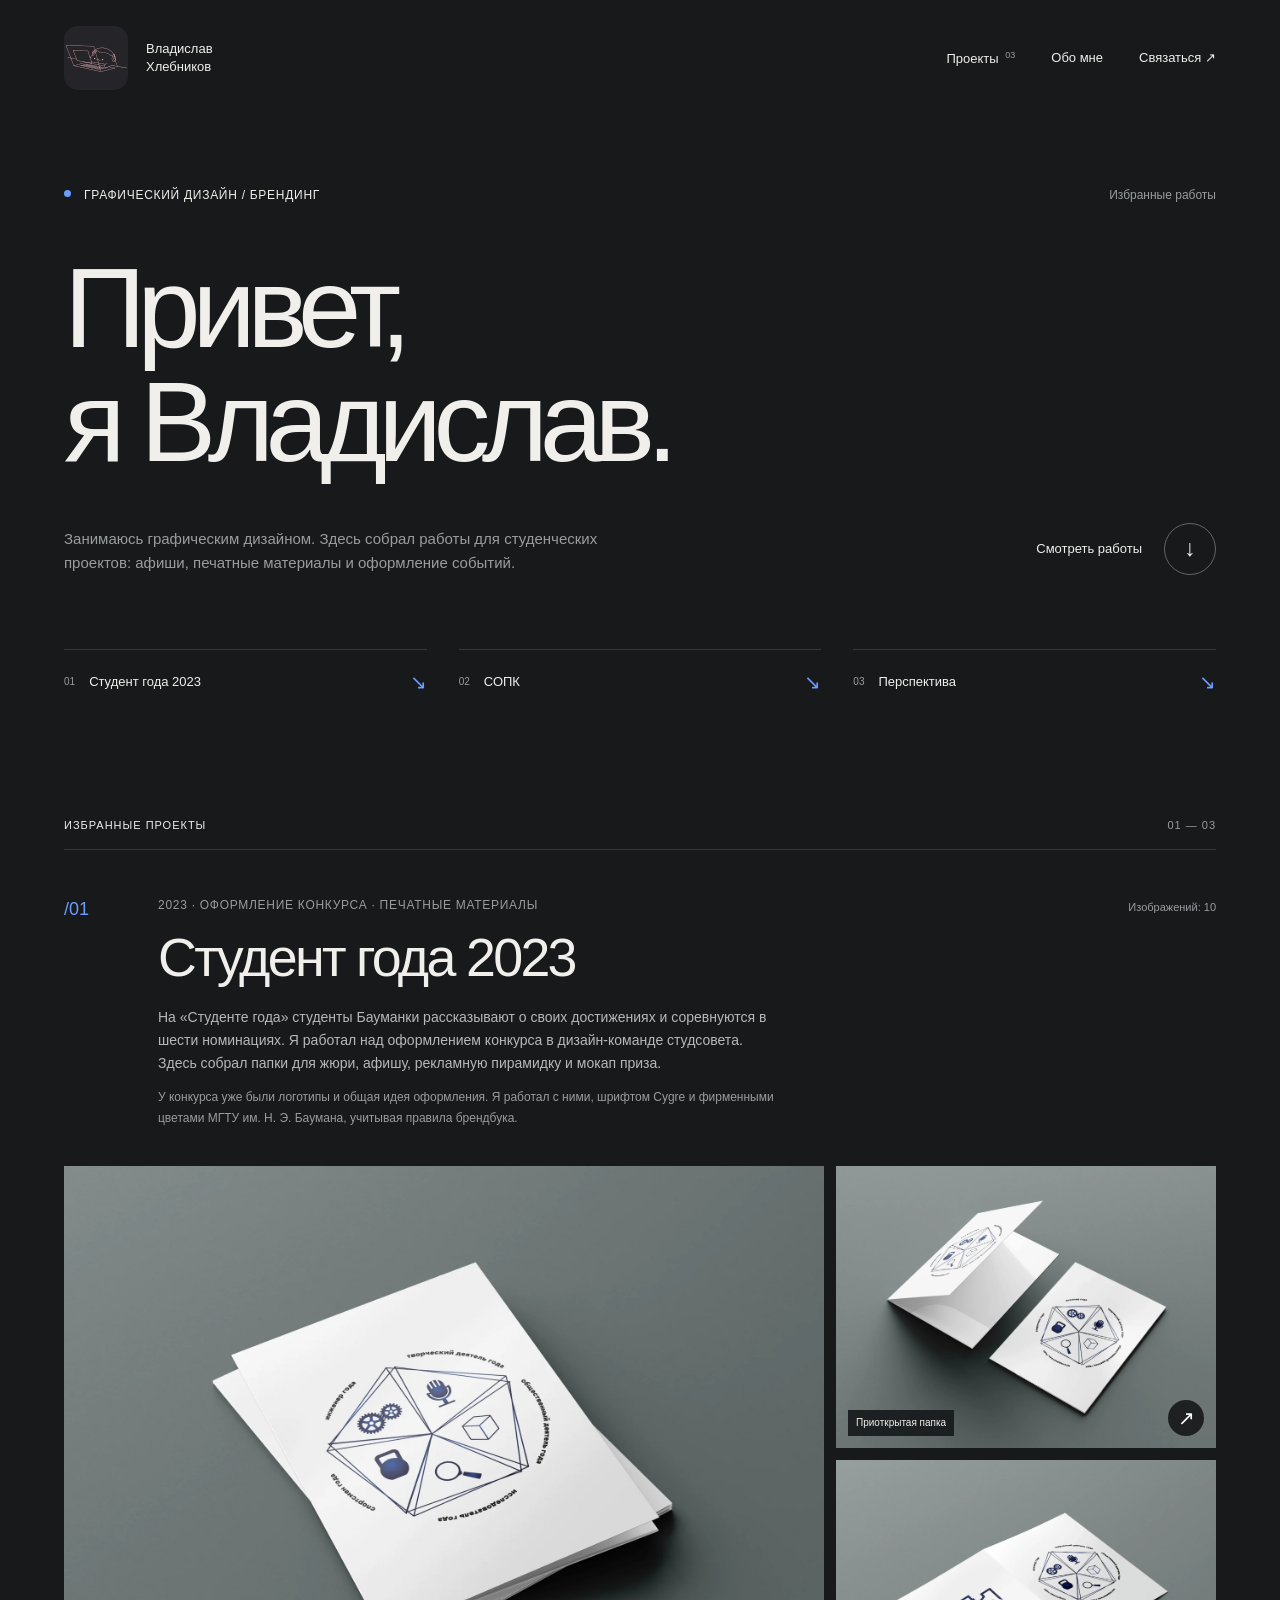
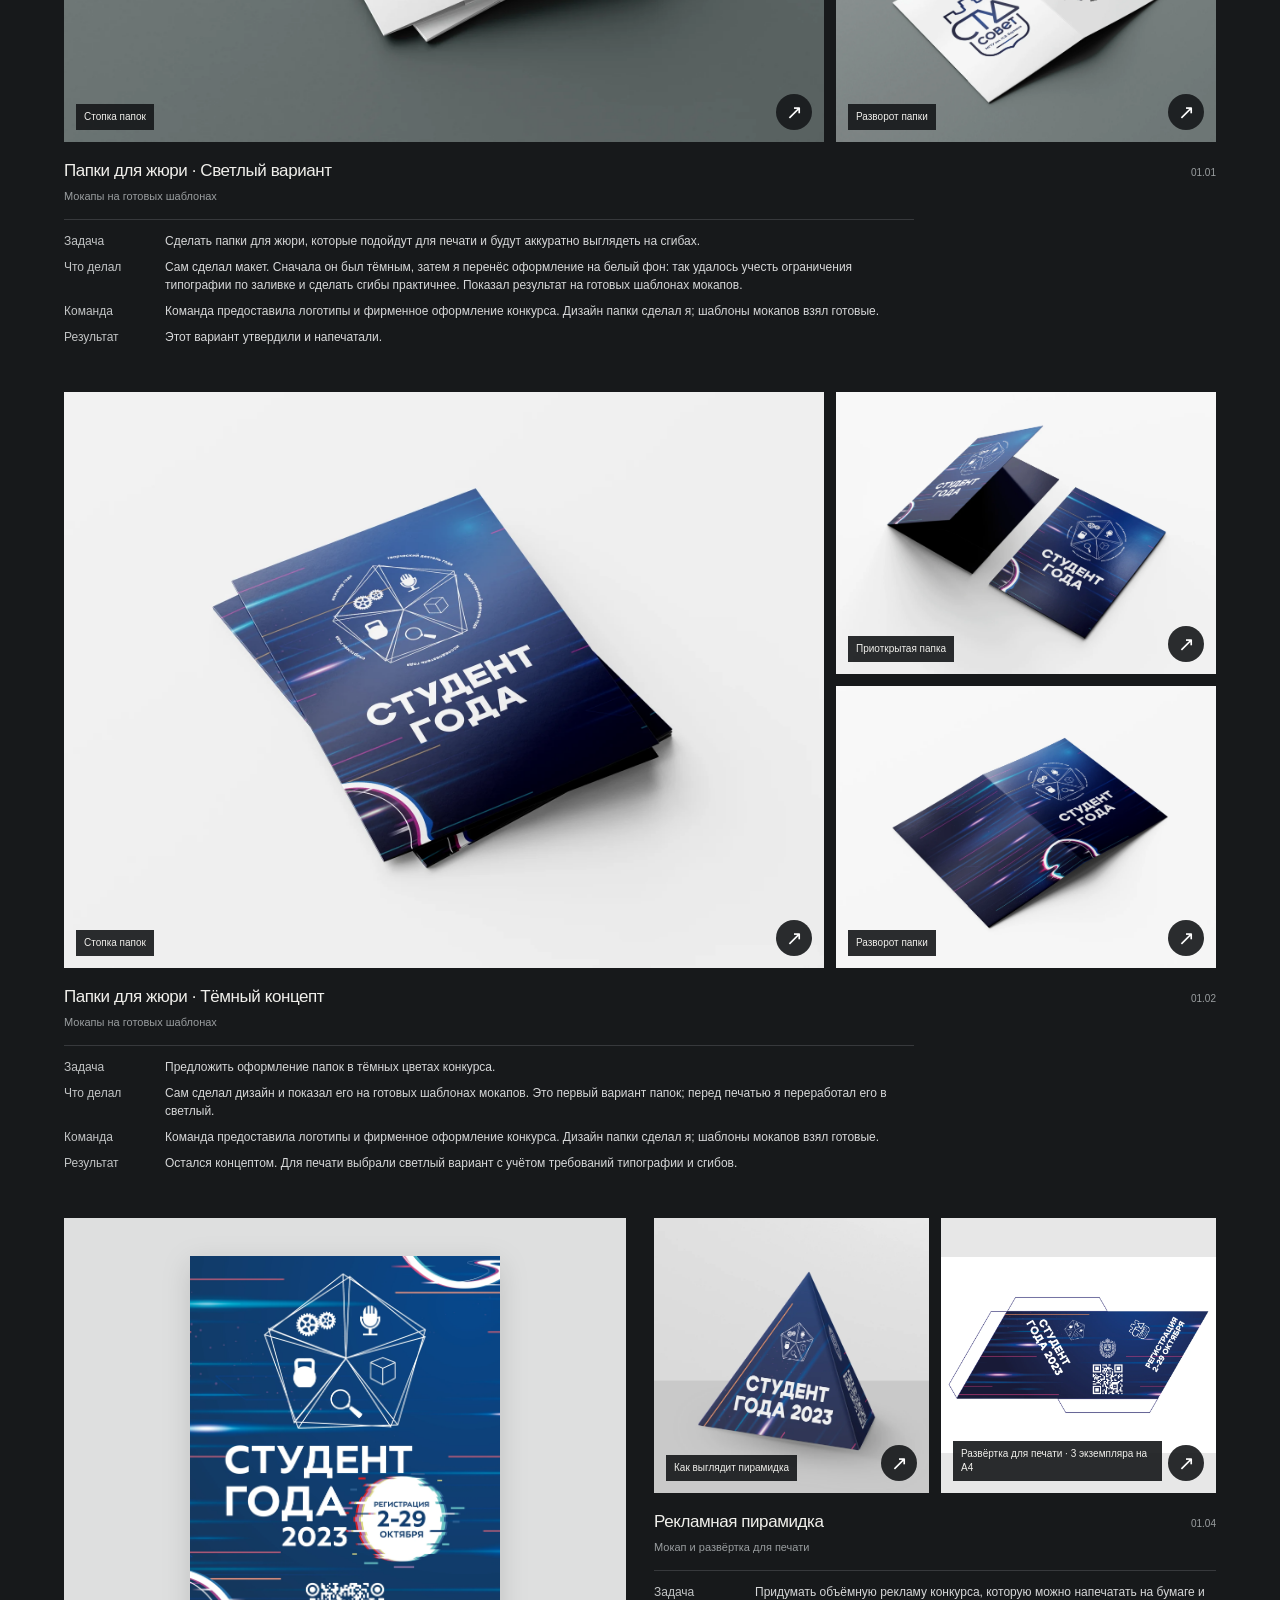
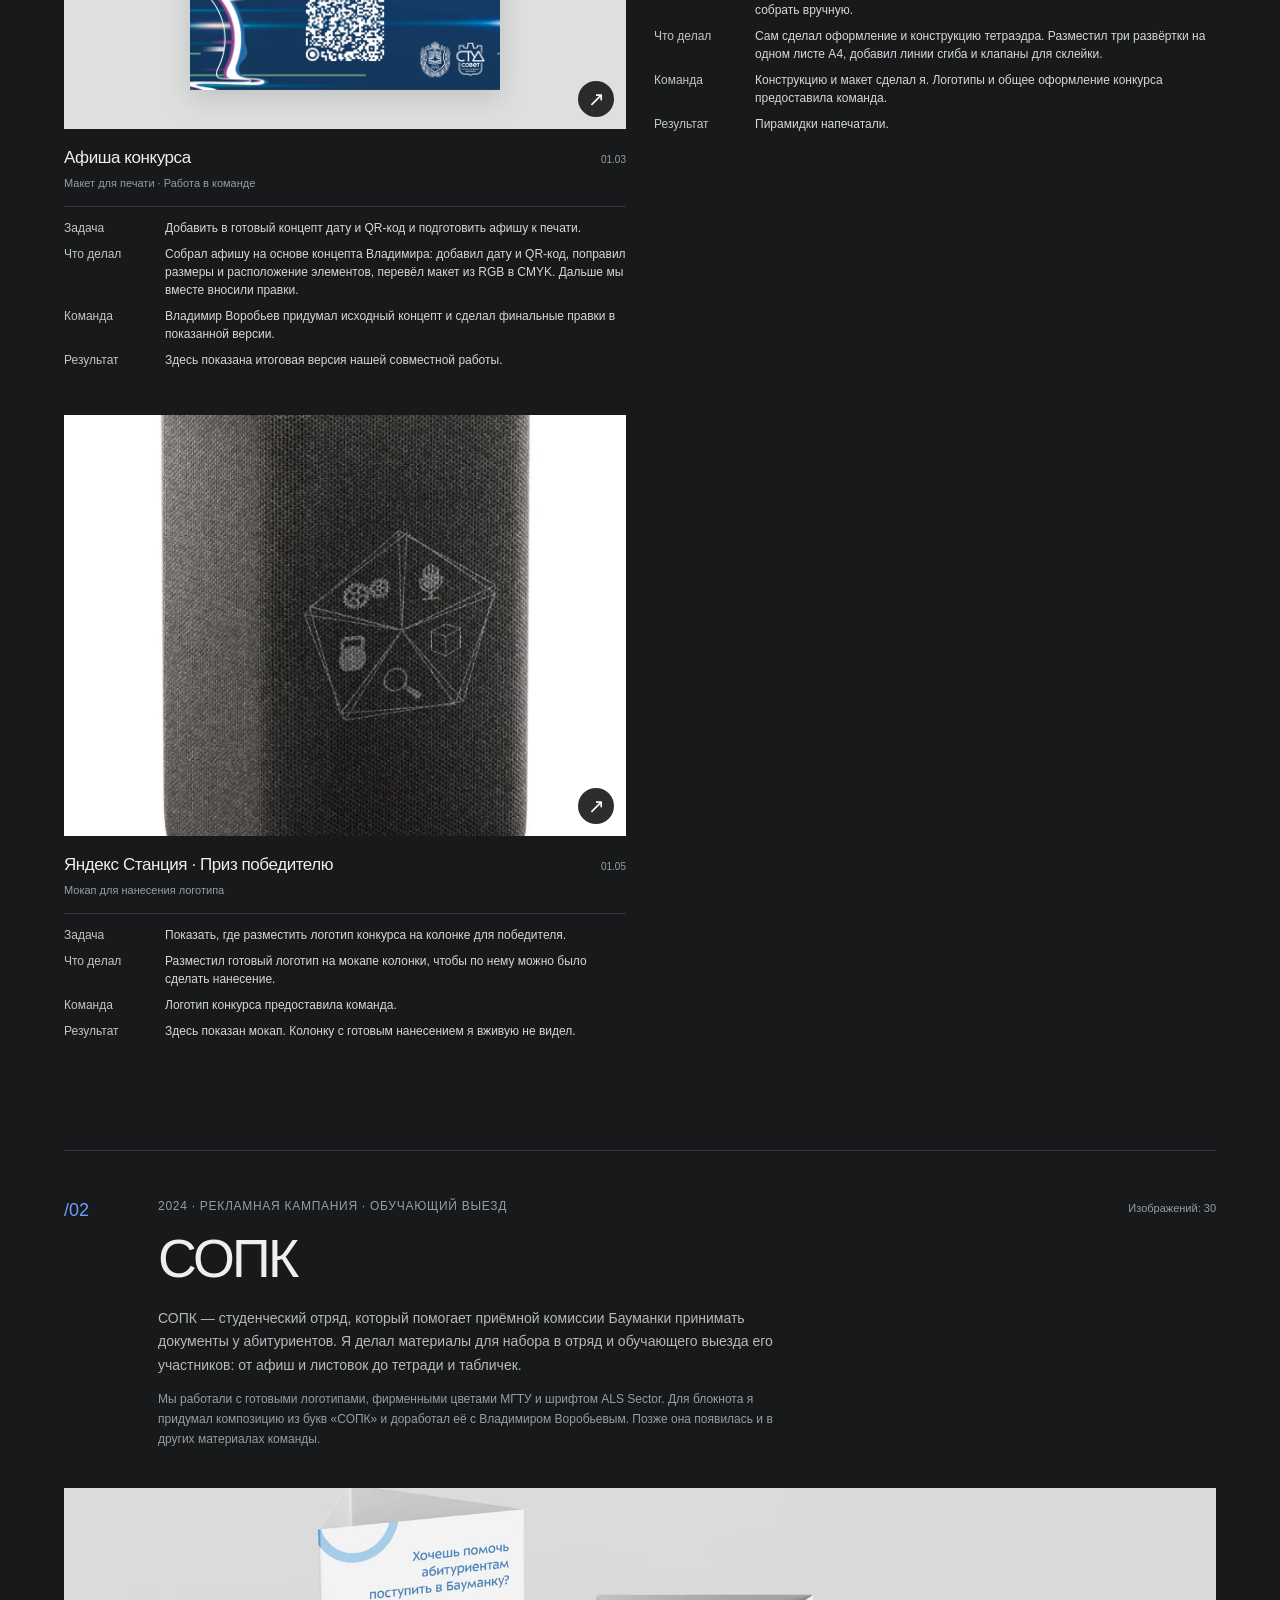
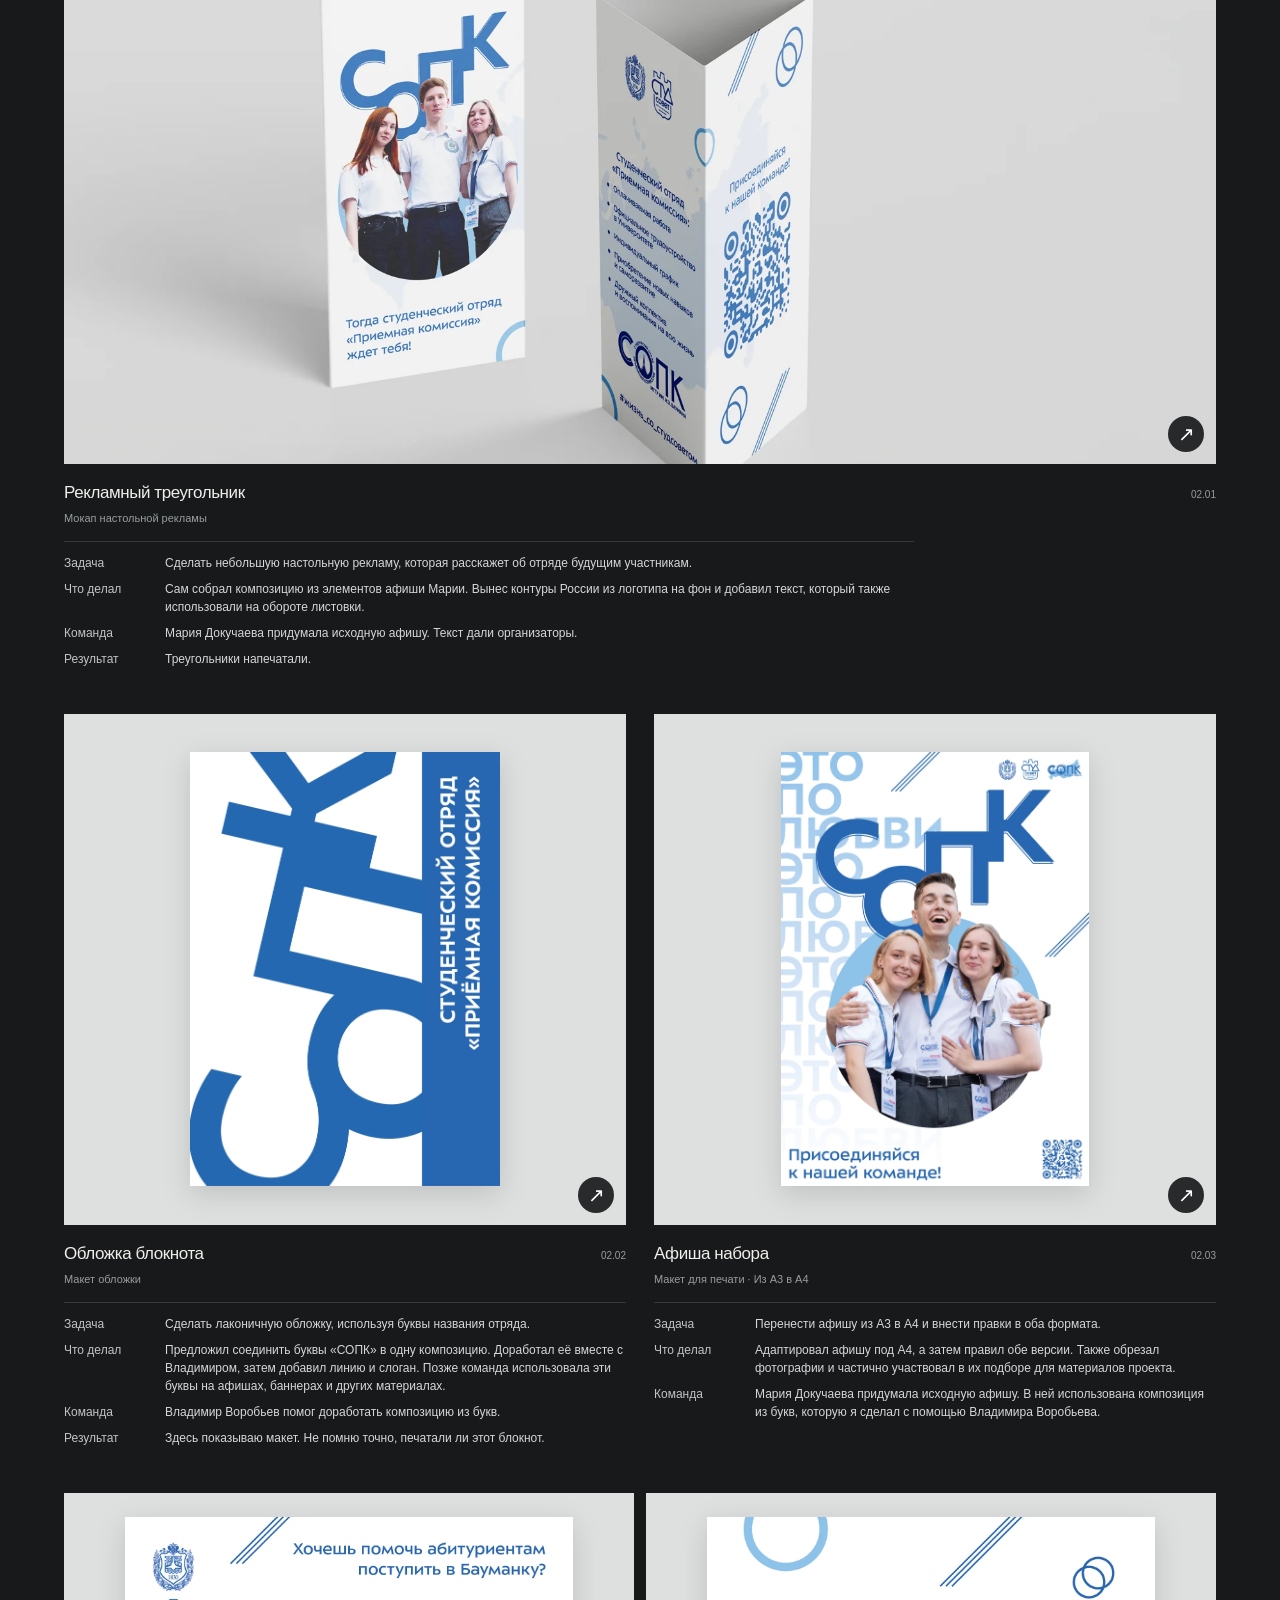
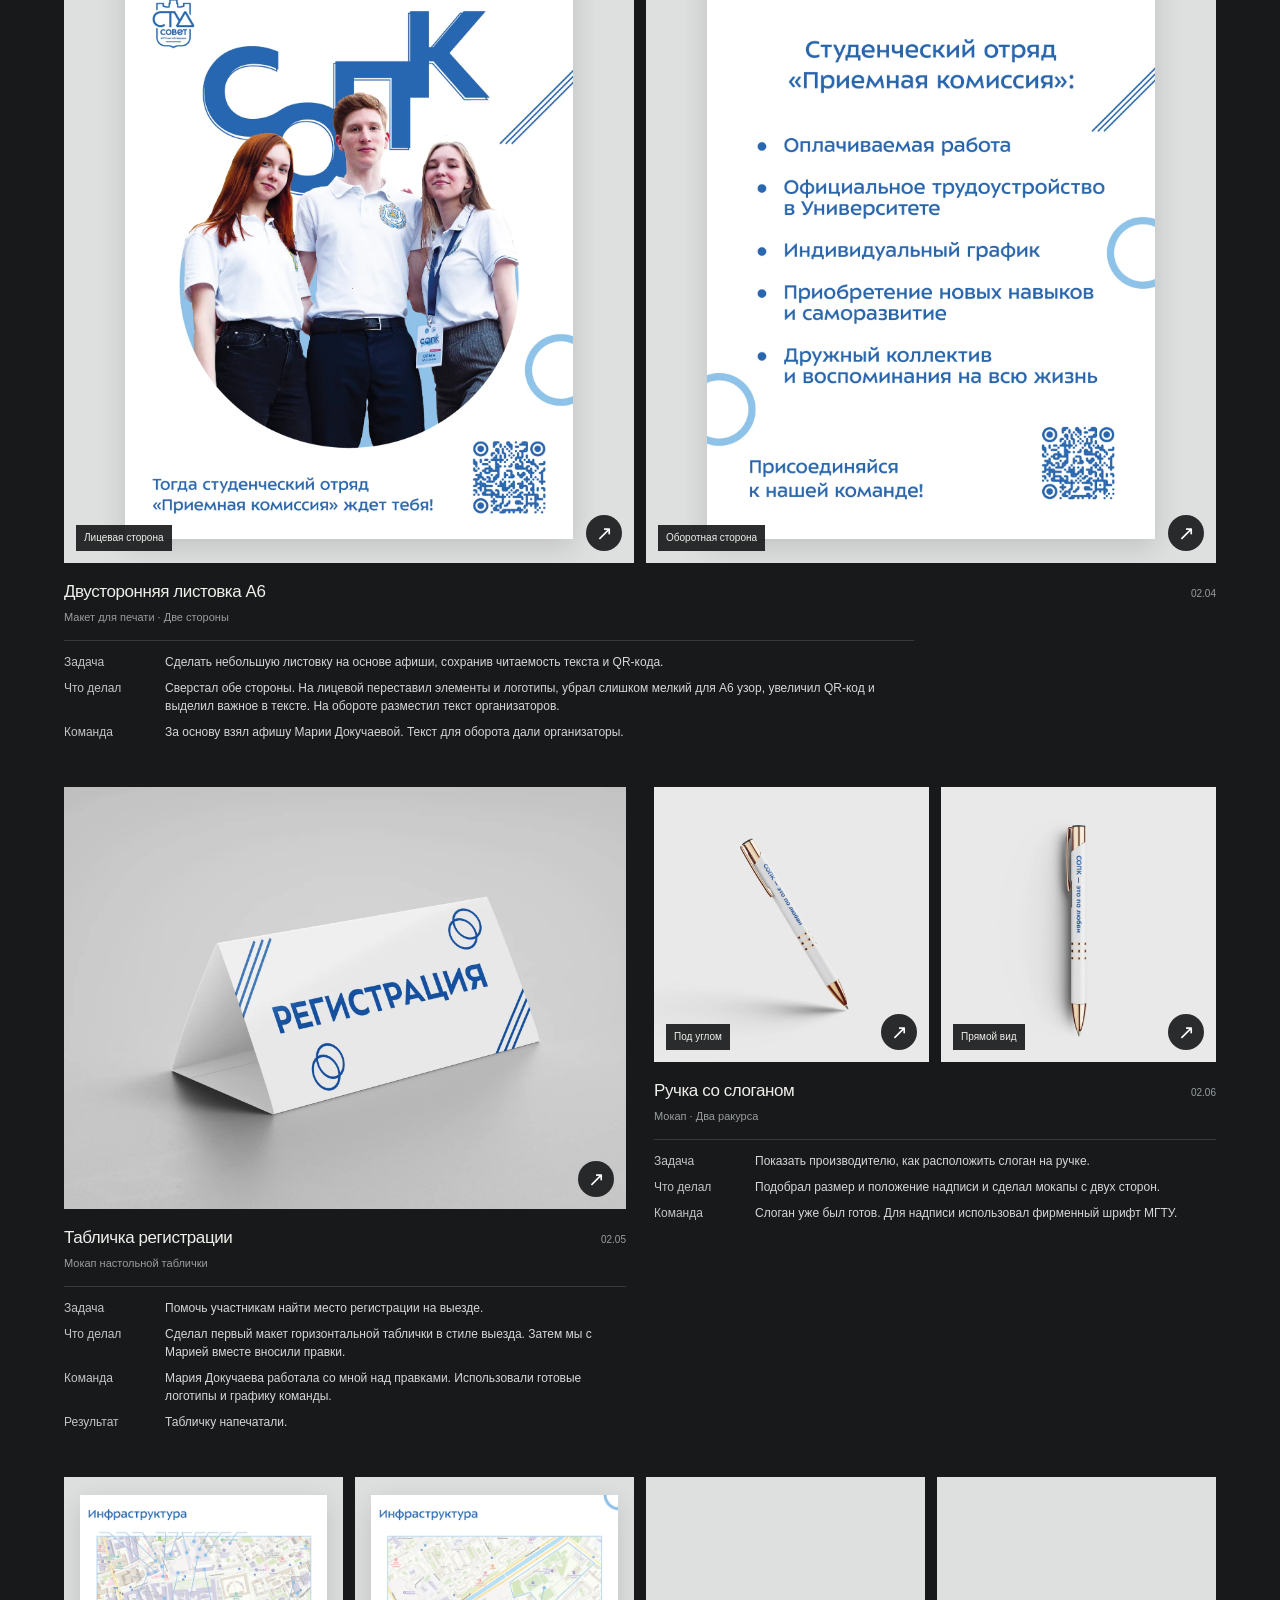
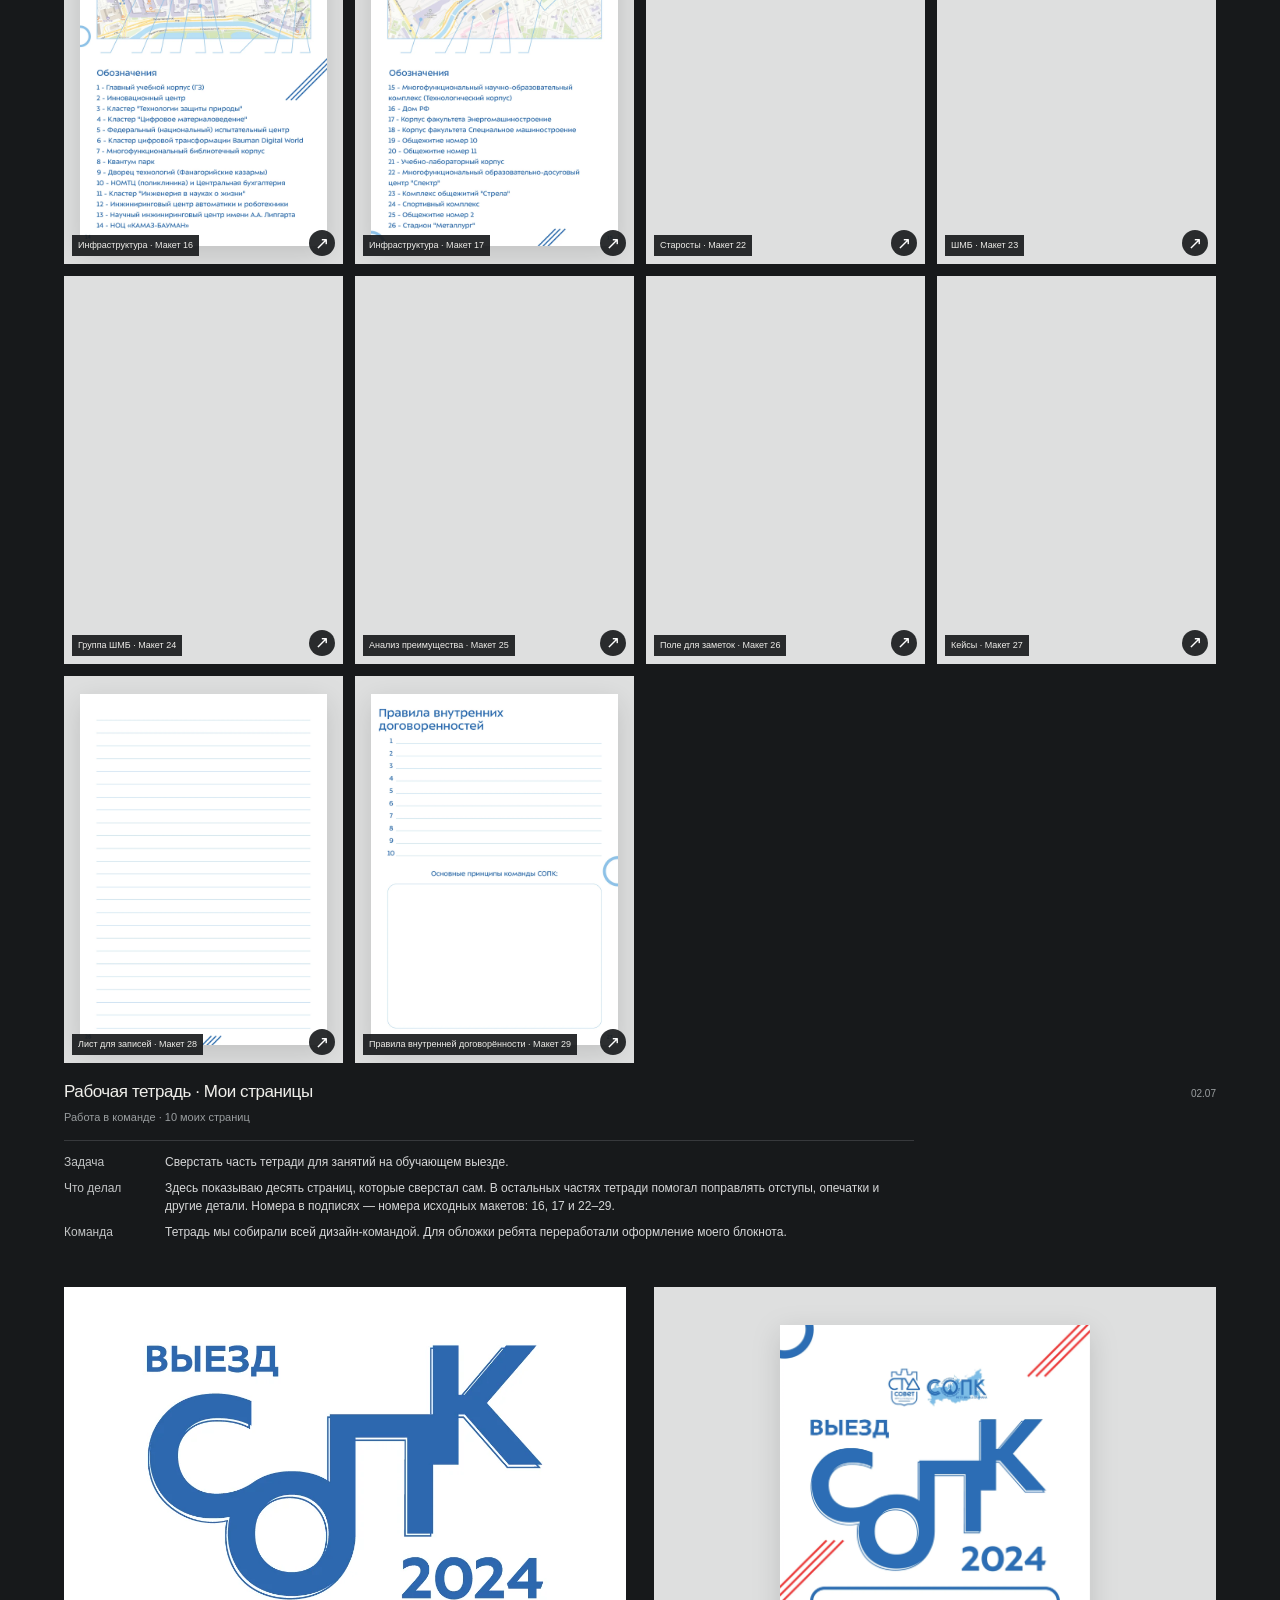
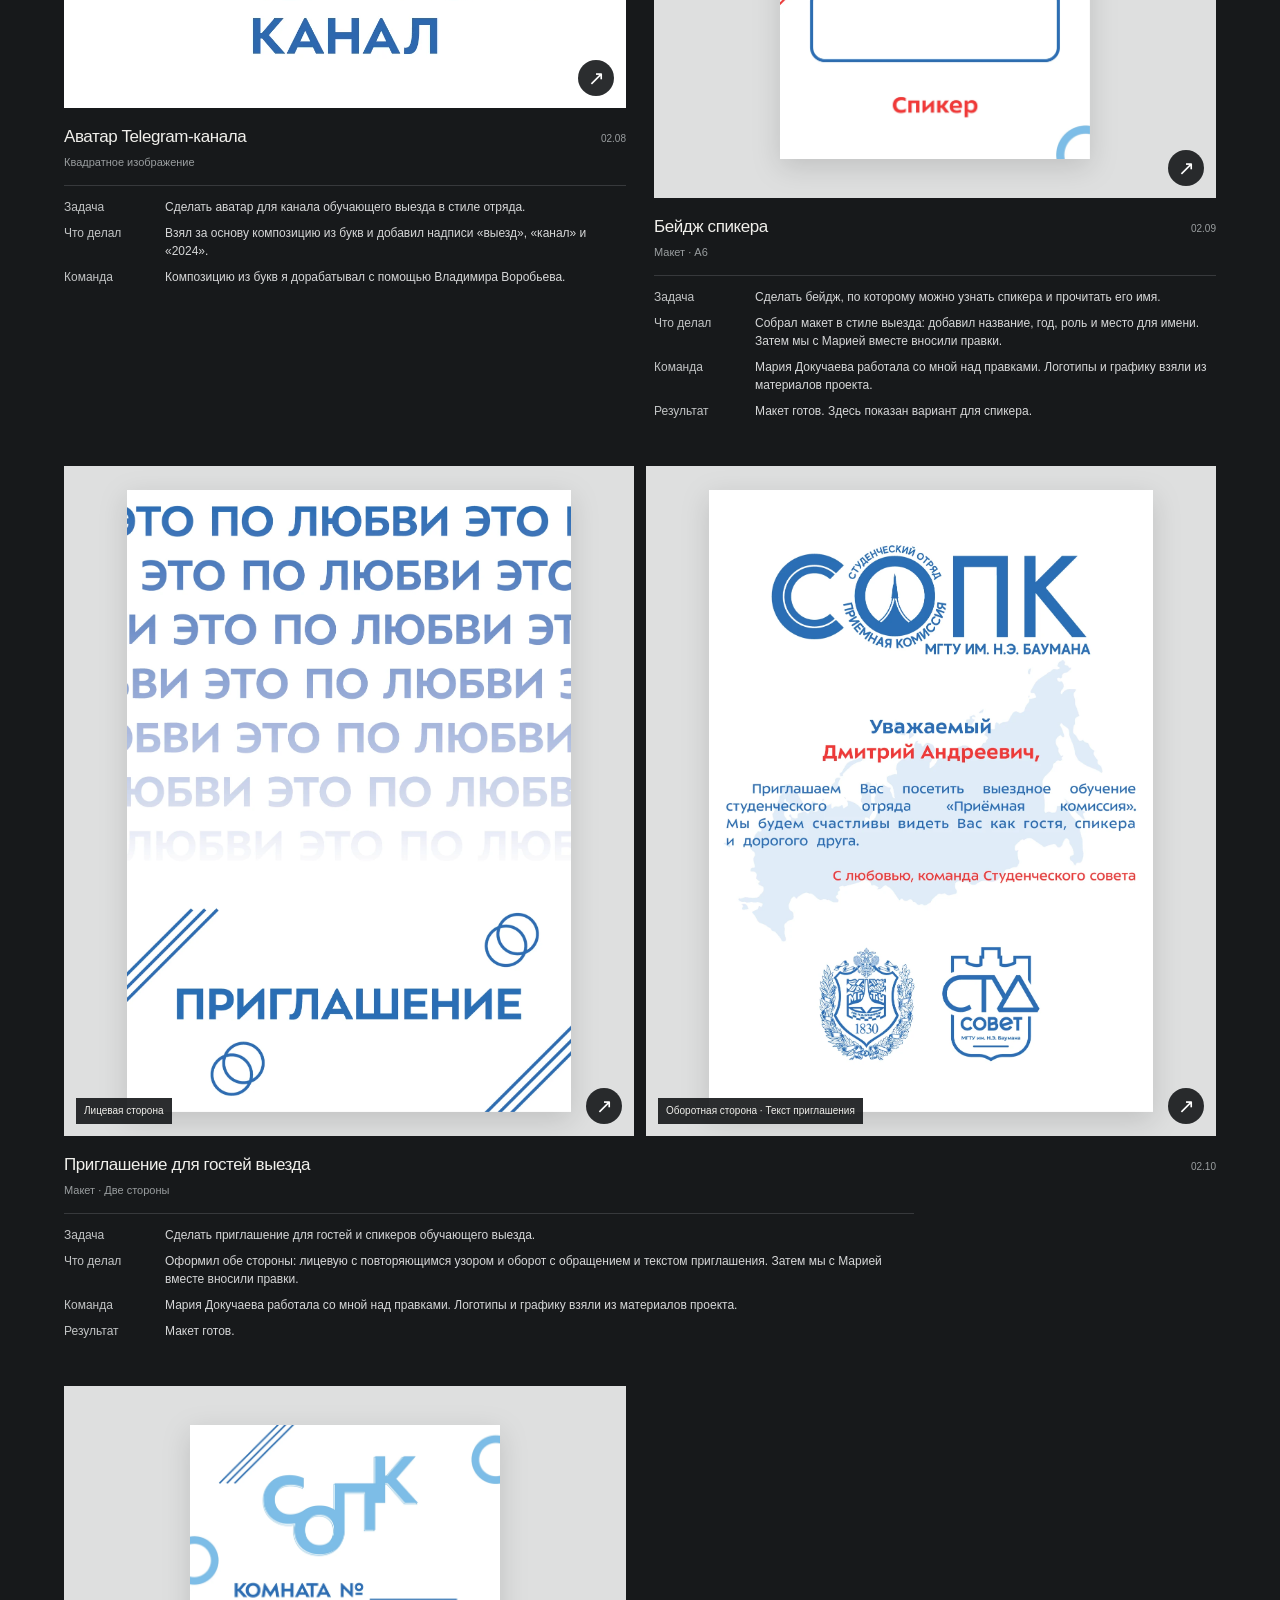
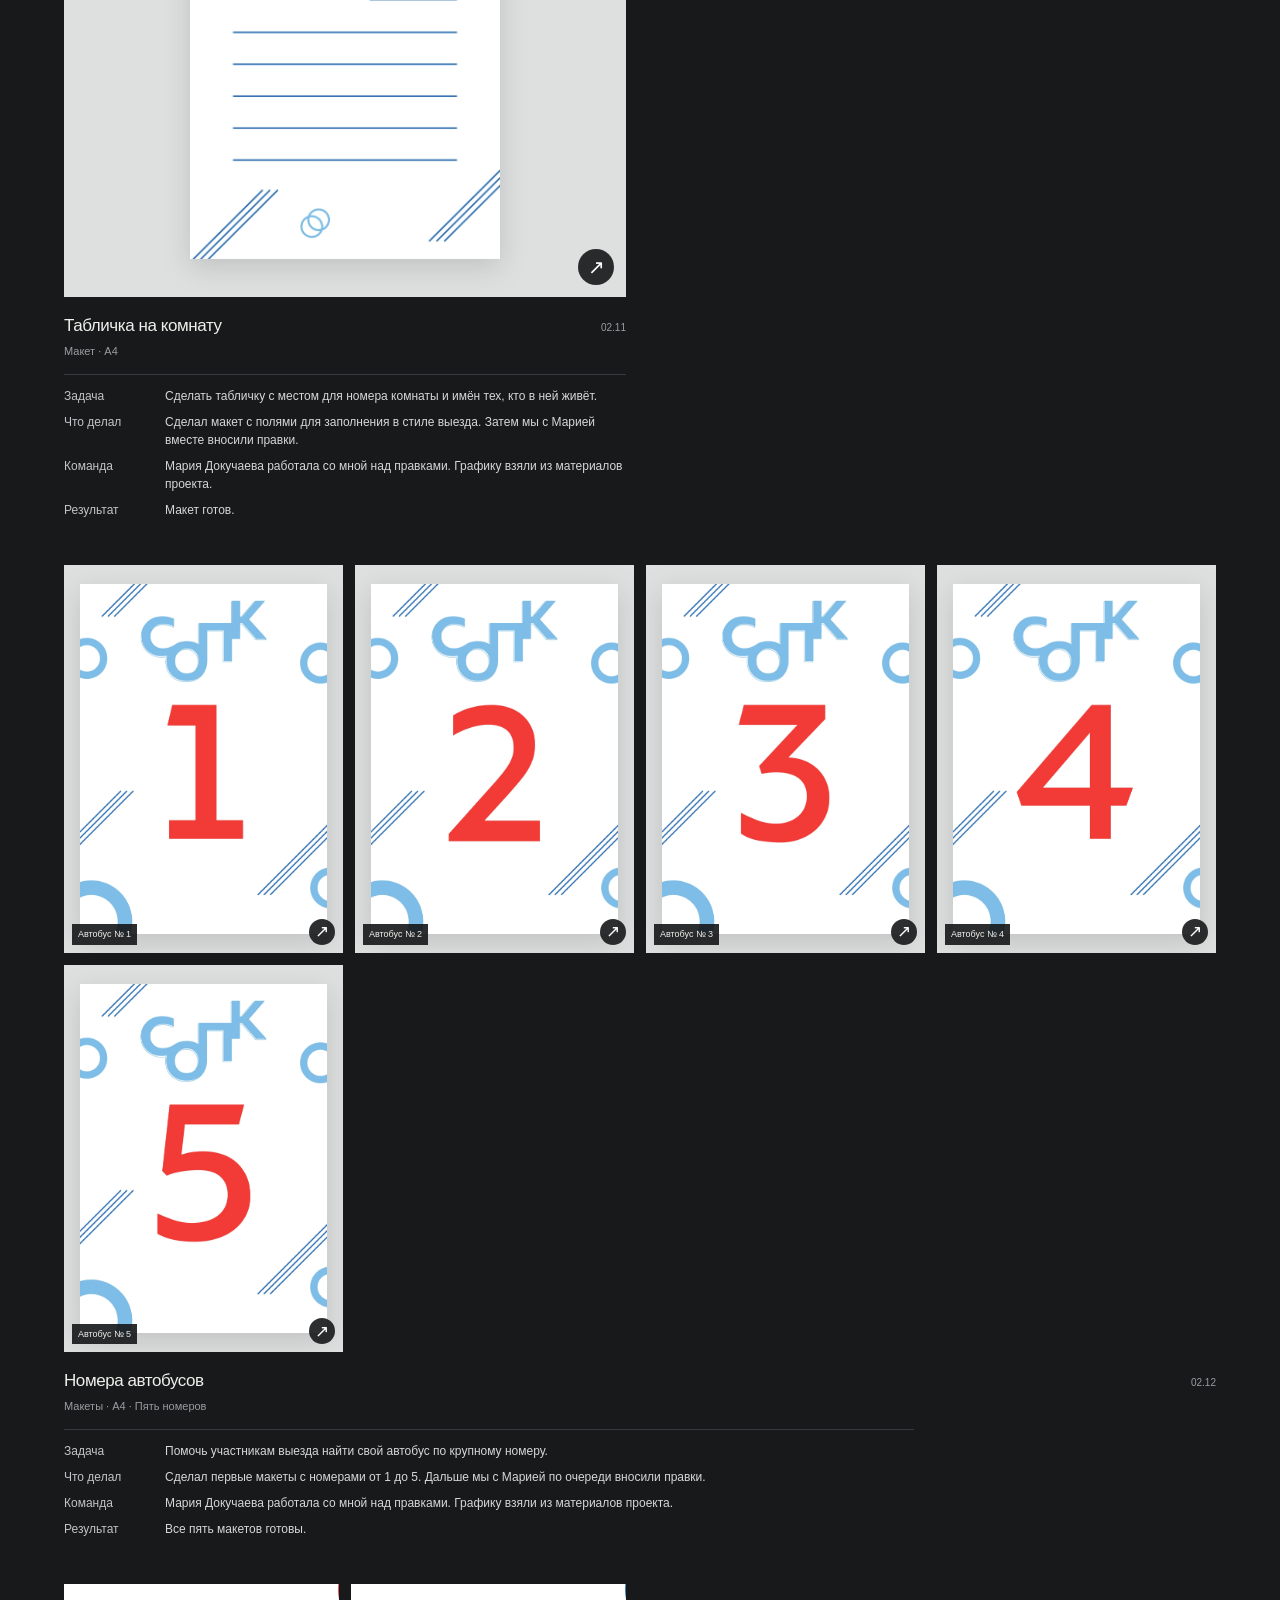
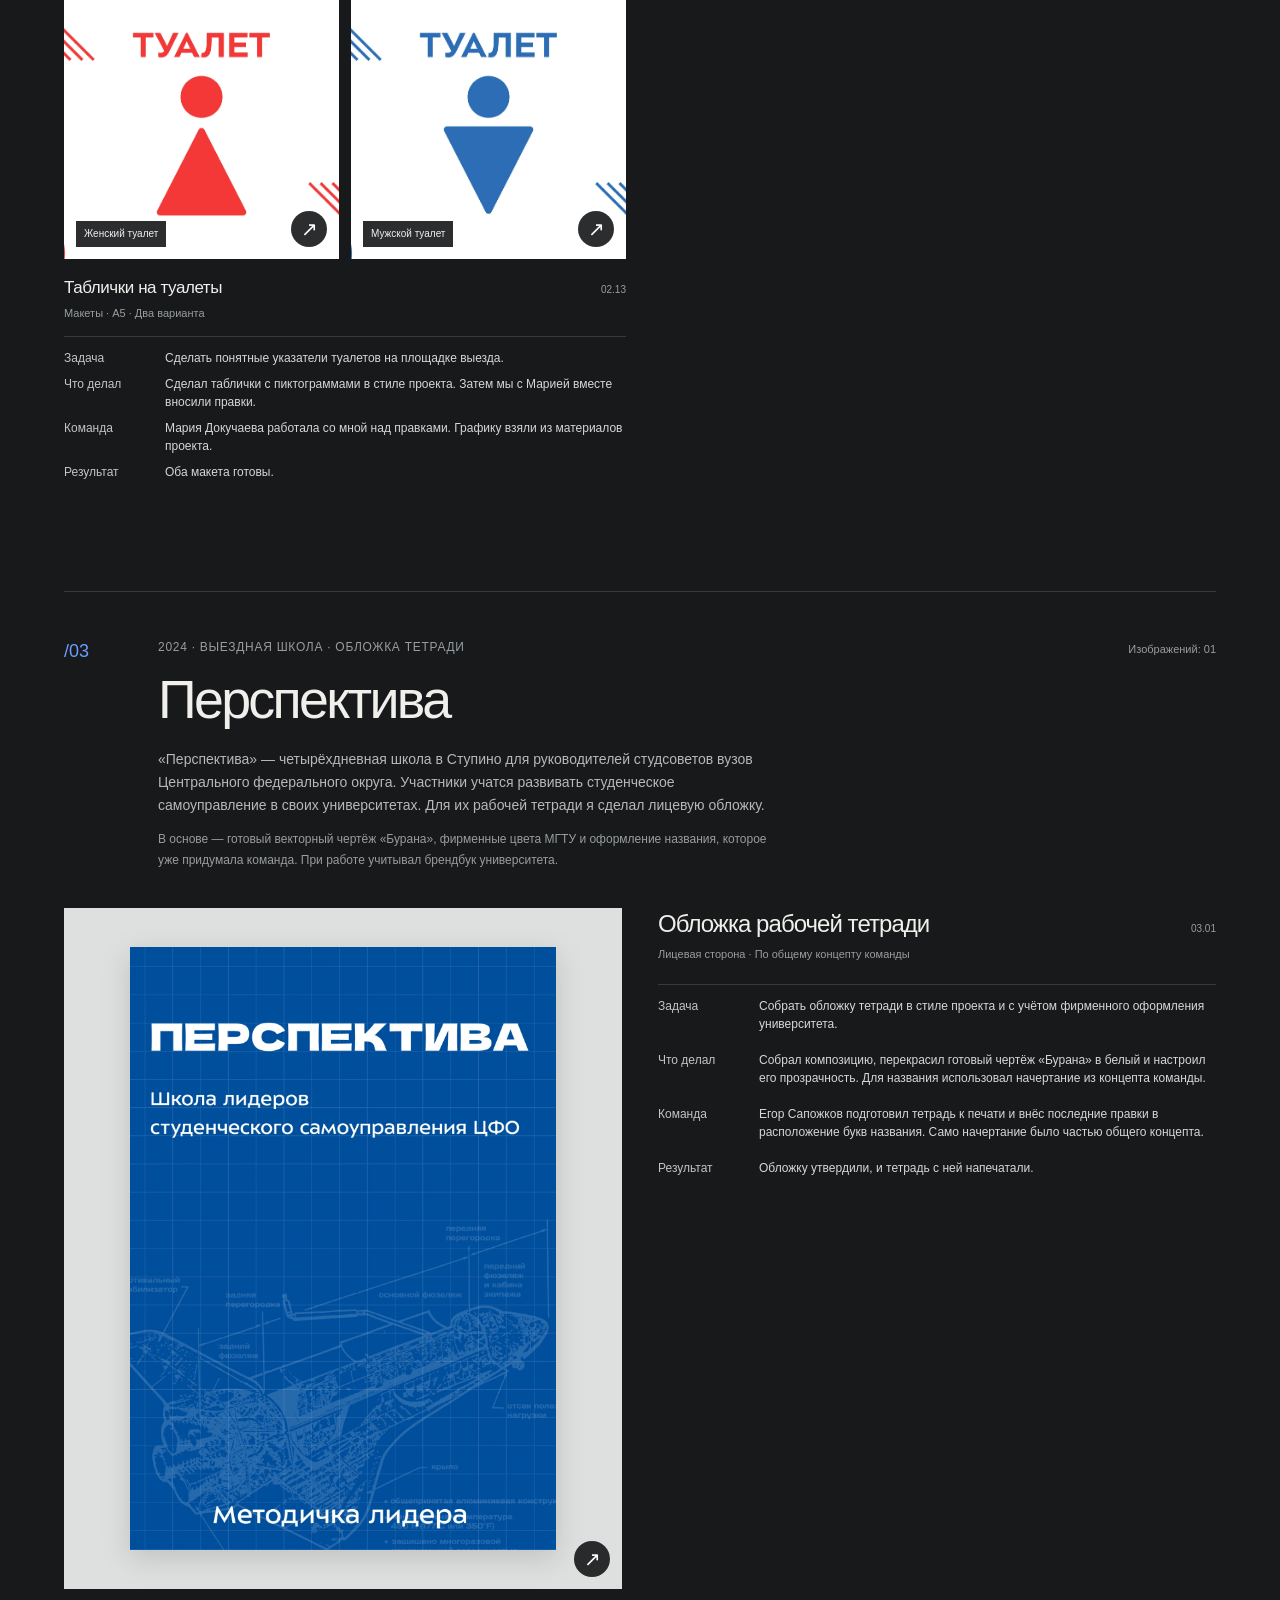
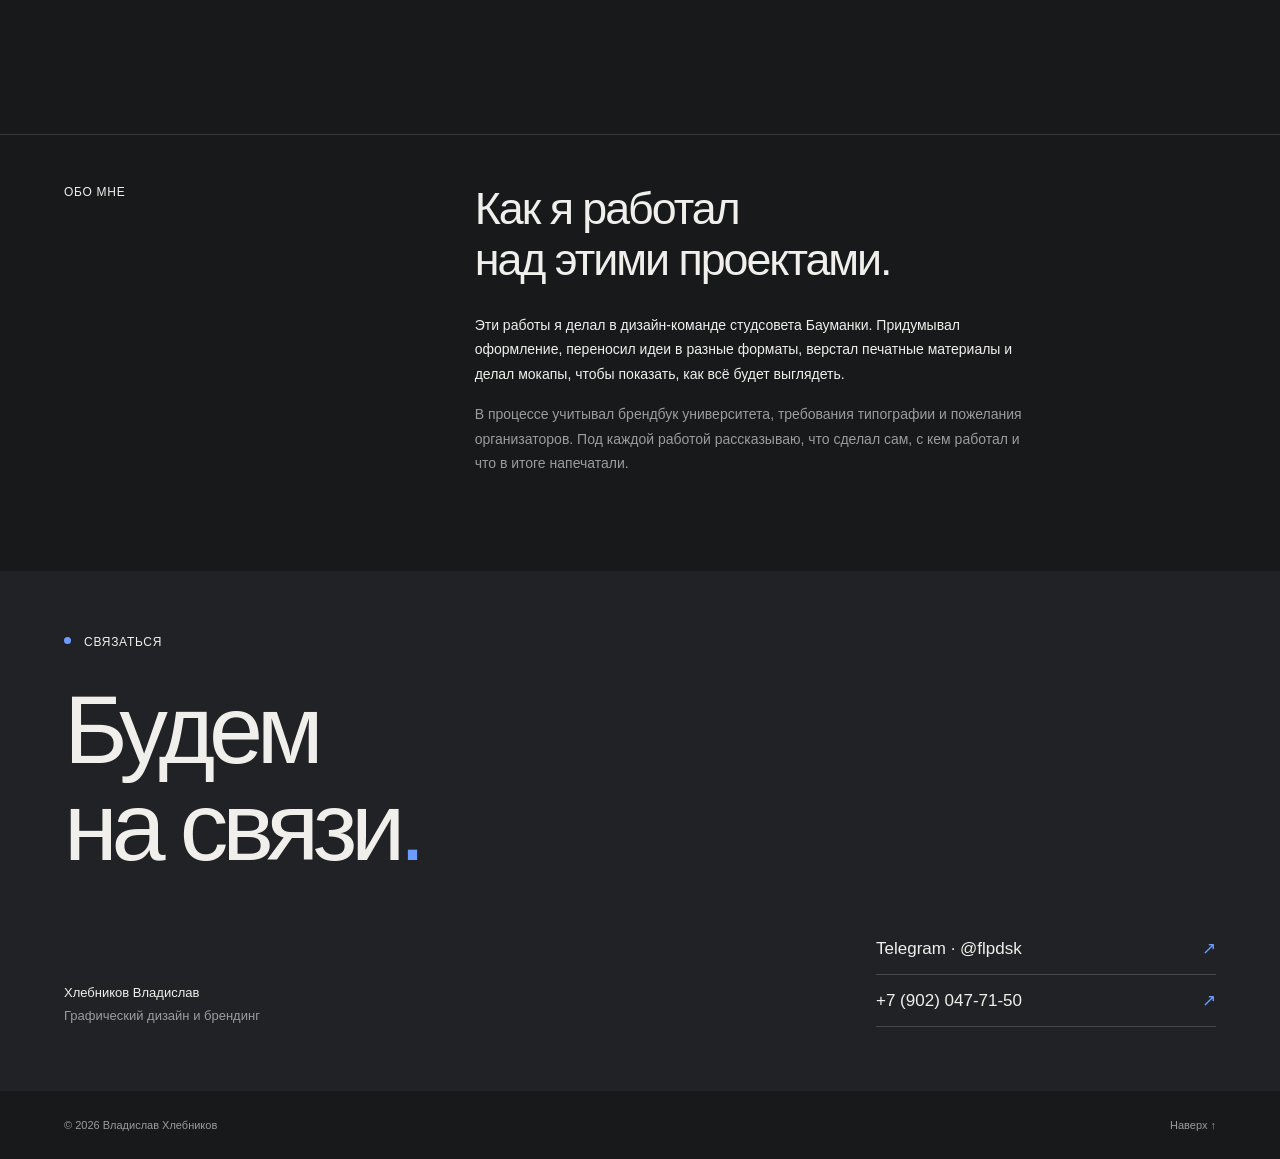
==== index.html @ 74757c75 "Initial portfolio with revised copy" ====
<!doctype html>
<html lang="ru">
<head>
  <meta charset="utf-8">
  <meta name="viewport" content="width=device-width, initial-scale=1">
  <meta name="theme-color" content="#17191b">
  <meta name="description" content="Привет, я Владислав. Занимаюсь графическим дизайном. Здесь собрал афиши, печатные материалы и оформление событий и рассказываю о своей работе над ними.">
  <title>Владислав Хлебников — графический дизайн</title>
  <link rel="icon" href="assets/favicon.svg" type="image/svg+xml">
  <link rel="stylesheet" href="assets/styles.css">
  <script src="assets/content.js" defer></script>
  <script src="assets/main.js" defer></script>
</head>
<body>
  <a class="skip-link" href="#projects">Перейти к проектам</a>
  <header class="header wrap">
    <a class="identity" href="#" aria-label="Владислав Хлебников — на главную"><img class="identity-avatar" src="assets/avatar.webp" width="64" height="64" alt="" decoding="async"><span>Владислав<br>Хлебников</span></a>
    <nav aria-label="Основная навигация"><a href="#projects">Проекты <span class="nav-count">03</span></a><a href="#approach">Обо мне</a><a href="#contact">Связаться <span aria-hidden="true">↗</span></a></nav>
  </header>
  <main>
    <section class="hero wrap" aria-labelledby="hero-title">
      <div class="hero-top"><p class="eyebrow"><span class="blue-dot"></span> Графический дизайн / Брендинг</p><span class="hero-index">Избранные работы</span></div>
      <h1 id="hero-title">Привет,<br>я Владислав.</h1>
      <div class="hero-bottom"><p>Занимаюсь графическим дизайном. Здесь собрал работы для студенческих проектов: афиши, печатные материалы и оформление событий.</p><a class="round-link" href="#projects"><span>Смотреть работы</span><span class="circle" aria-hidden="true">↓</span></a></div>
      <div class="project-index" aria-label="Проекты портфолио"><a href="#student"><span>01</span> Студент года 2023 <span aria-hidden="true">↘</span></a><a href="#sopka"><span>02</span> СОПК <span aria-hidden="true">↘</span></a><a href="#perspective"><span>03</span> Перспектива <span aria-hidden="true">↘</span></a></div>
    </section>
    <section id="projects" class="projects wrap" aria-labelledby="projects-title">
      <div class="section-label"><h2 id="projects-title">Избранные проекты</h2><span>01 — 03</span></div>
      <div id="project-list"></div>
      <noscript><p>Чтобы посмотреть галерею, включите JavaScript. А пока можно открыть <a href="assets/images/student-white-folders.webp">папки для жюри</a> отдельным изображением.</p></noscript>
    </section>
    <section id="approach" class="about wrap" aria-labelledby="about-title"><p class="eyebrow">Обо мне</p><div><h2 id="about-title">Как я работал<br>над этими проектами.</h2><p>Эти работы я делал в дизайн-команде студсовета Бауманки. Придумывал оформление, переносил идеи в разные форматы, верстал печатные материалы и делал мокапы, чтобы показать, как всё будет выглядеть.</p><p class="muted">В процессе учитывал брендбук университета, требования типографии и пожелания организаторов. Под каждой работой рассказываю, что сделал сам, с кем работал и что в итоге напечатали.</p></div></section>
    <section id="contact" class="contact wrap" aria-labelledby="contact-title"><p class="eyebrow"><span class="blue-dot"></span> Связаться</p><h2 id="contact-title">Будем<br>на связи<span class="accent">.</span></h2><div class="contact-bottom"><p>Хлебников Владислав<br><span class="muted">Графический дизайн и брендинг</span></p><div class="contact-links"><a href="https://t.me/flpdsk" target="_blank" rel="noopener noreferrer">Telegram · @flpdsk <span aria-hidden="true">↗</span></a><a href="tel:+79020477150">+7 (902) 047-71-50 <span aria-hidden="true">↗</span></a></div></div></section>
  </main>
  <footer class="footer wrap"><span>© <span id="year">2026</span> Владислав Хлебников</span><a href="#">Наверх ↑</a></footer>
  <dialog id="viewer" aria-labelledby="viewer-caption"><div class="viewer-toolbar"><p id="viewer-caption"></p><button id="viewer-close" type="button" aria-label="Закрыть изображение">Закрыть <span aria-hidden="true">×</span></button></div><div class="viewer-stage"><button id="viewer-prev" type="button" aria-label="Предыдущее изображение">←</button><img id="viewer-image" alt=""><button id="viewer-next" type="button" aria-label="Следующее изображение">→</button></div><p class="viewer-hint">← → Перелистывать <span>Esc Закрыть</span></p></dialog>
</body>
</html>
---- assets/styles.css ----
:root{color-scheme:dark;--bg:#17191b;--surface:#202225;--text:#f0efeb;--muted:#999d9f;--line:#37393c;--blue:#6c9cff;--gutter:clamp(22px,5vw,88px)}
*{box-sizing:border-box}html{scroll-behavior:smooth;scroll-padding-top:28px}body{margin:0;background:var(--bg);color:var(--text);font-family:Arial,Helvetica,sans-serif;-webkit-font-smoothing:antialiased}a{color:inherit;text-decoration:none}button{font:inherit;color:inherit;cursor:pointer}button,a{-webkit-tap-highlight-color:transparent}button:focus-visible,a:focus-visible{outline:2px solid var(--blue);outline-offset:6px}button{border:0}p,h1,h2,h3,h4,figure{margin:0}img{display:block;max-width:100%}.wrap{max-width:1600px;margin-inline:auto;padding-inline:var(--gutter)}.muted{color:var(--muted)}.accent{color:var(--blue)}.eyebrow{font-size:12px;line-height:1.5;letter-spacing:.06em;text-transform:uppercase}.blue-dot{display:inline-block;width:7px;height:7px;border-radius:50%;background:var(--blue);margin-right:9px;vertical-align:2px}.skip-link{position:fixed;top:8px;left:8px;z-index:10;padding:12px;background:var(--blue);color:var(--bg);transform:translateY(-150%)}.skip-link:focus{transform:translateY(0)}
.header{height:116px;display:flex;align-items:center;justify-content:space-between}.identity{display:flex;align-items:center;gap:18px;font-size:13px;line-height:1.35}.identity-avatar{width:64px;height:64px;flex-shrink:0;object-fit:contain;border-radius:14px}.header nav{display:flex;align-items:center;gap:36px;font-size:13px}.header nav a{padding:10px 0}.header nav a:hover,.footer a:hover{color:var(--blue)}.nav-count{font-size:9px;vertical-align:super;margin-left:3px;color:var(--muted)}
.hero{padding-top:70px}.hero-top{display:flex;align-items:center;justify-content:space-between}.hero-index{font-size:12px;color:var(--muted)}.hero h1{font-weight:400;font-size:clamp(64px,8.9vw,144px);line-height:1;letter-spacing:-.075em;margin-top:47px}.hero-bottom{display:flex;align-items:end;justify-content:space-between;margin-top:44px}.hero-bottom>p{max-width:560px;color:var(--muted);font-size:15px;line-height:1.6}.hero-bottom>.round-link{flex-shrink:0}.round-link{display:flex;gap:22px;align-items:center;font-size:13px}.circle{width:52px;height:52px;border:1px solid #62666a;border-radius:50%;display:grid;place-items:center;font-size:23px;transition:background .2s,color .2s}.round-link:hover .circle{background:var(--blue);color:var(--bg);border-color:var(--blue)}.project-index{display:grid;grid-template-columns:repeat(3,1fr);gap:32px;margin-top:74px}.project-index a{padding:20px 0;border-top:1px solid var(--line);display:flex;align-items:center;gap:14px;font-size:13px}.project-index a>span:first-child{font-size:10px;color:var(--muted)}.project-index a>span:last-child{margin-left:auto;color:var(--blue);font-size:20px}.project-index a:hover{border-color:var(--blue)}
.projects{padding-top:105px}.section-label{display:flex;justify-content:space-between;align-items:center;border-bottom:1px solid var(--line);padding-bottom:18px}.section-label h2,.section-label>span{font-size:11px;text-transform:uppercase;letter-spacing:.09em;font-weight:400}.section-label>span{color:var(--muted)}.project{padding-top:46px;scroll-margin-top:24px}.project+.project{margin-top:110px;border-top:1px solid var(--line)}.project-header{display:grid;grid-template-columns:70px 1fr auto;gap:24px;align-items:start;margin-bottom:38px}.project-number{font-size:18px;color:var(--blue);padding-top:3px}.project-intro h3{font-size:clamp(32px,4.2vw,64px);font-weight:400;letter-spacing:-.05em;line-height:1.1;margin-top:14px}.project-description{max-width:540px;margin-top:19px;font-size:14px;line-height:1.65;color:#b6b8b9}.project-total{font-size:11px;color:var(--muted);margin-top:5px}.project-grid{display:grid;grid-template-columns:repeat(2,minmax(0,1fr));gap:46px 28px}.work{min-width:0}.work-wide{grid-column:1/-1}.work-image{position:relative;display:block;padding:0;width:100%;aspect-ratio:4/3;background:#e7e7e7;overflow:hidden}.work-image img{height:100%;width:100%;object-fit:cover}.work-wide .work-image{aspect-ratio:2/1}.work-portrait .work-image{aspect-ratio:1.1;background:#dedfdf;padding:clamp(22px,3vw,48px)}.work-portrait .work-image img{object-fit:contain;filter:drop-shadow(0 8px 14px #0002)}.work-image-contain img{object-fit:contain}.image-expand{position:absolute;right:18px;bottom:18px;display:grid;place-items:center;width:36px;height:36px;border-radius:50%;background:#17191be8;color:white;font-size:20px}.work figcaption{padding-top:18px}.caption-top{display:flex;gap:16px;justify-content:space-between;align-items:baseline}.caption-top h4{font-weight:400;font-size:17px;line-height:1.35;letter-spacing:-.025em}.caption-number{font-size:10px;color:var(--muted);flex-shrink:0}.work-format{font-size:11px;color:var(--muted);margin-top:7px}.work-details{margin:17px 0 0;border-top:1px solid var(--line);padding-top:12px;display:grid;gap:8px}.work-details>div{display:grid;grid-template-columns:85px 1fr;gap:16px;font-size:12px;line-height:1.5}.work-details dt{color:#c2c4c5}.work-details dd{margin:0;color:#d6d7d8}.work-details dd.pending{color:#82878c}.work-wide .work-details{max-width:620px}
.about{margin-top:145px;padding-top:48px;padding-bottom:95px;display:grid;grid-template-columns:1fr 2fr;gap:40px;border-top:1px solid var(--line)}.about h2{font-weight:400;font-size:clamp(28px,3.5vw,49px);letter-spacing:-.045em;line-height:1.15;margin-bottom:27px}.about p:not(.eyebrow){max-width:550px;font-size:14px;line-height:1.75;margin-top:16px}.contact{padding-top:62px;padding-bottom:64px;background:var(--surface)}.contact h2{font-size:clamp(55px,7.6vw,112px);line-height:1;letter-spacing:-.065em;font-weight:400;margin-top:30px}.contact-bottom{display:flex;justify-content:space-between;gap:40px;align-items:end;margin-top:48px}.contact-bottom>p{font-size:13px;line-height:1.8}.contact-links{min-width:340px}.contact-links a{display:flex;justify-content:space-between;gap:30px;align-items:center;padding:15px 0;border-bottom:1px solid #45494d;font-size:17px}.contact-links a span{color:var(--blue)}.contact-links a:hover{color:var(--blue)}.footer{padding-top:28px;padding-bottom:28px;display:flex;justify-content:space-between;gap:20px;font-size:11px;color:var(--muted)}
.viewer-open{overflow:hidden}dialog{position:fixed;inset:0;width:100%;height:100%;max-width:none;max-height:none;padding:24px 32px;border:0;background:#141618f5;color:var(--text);margin:0}dialog::backdrop{background:#141618}.viewer-toolbar{display:flex;justify-content:space-between;align-items:center;gap:24px;min-height:48px}.viewer-toolbar p{font-size:13px;line-height:1.5}.viewer-toolbar button{white-space:nowrap;background:transparent;font-size:13px;padding:10px}.viewer-toolbar button span{font-size:24px;vertical-align:-2px;margin-left:14px}.viewer-stage{height:calc(100% - 100px);display:grid;grid-template-columns:48px minmax(0,1fr) 48px;align-items:center;gap:20px}.viewer-stage img{max-height:100%;width:100%;height:100%;object-fit:contain;min-height:0}.viewer-stage button{width:44px;height:44px;border:1px solid #62666a;background:transparent;border-radius:50%;font-size:20px}.viewer-stage button:hover{background:var(--blue);color:var(--bg)}.viewer-hint{display:flex;justify-content:space-between;font-size:11px;color:var(--muted);padding:20px 68px 0}
@media(min-width:1600px){.hero h1{font-size:144px}}
@media(max-width:900px){.header nav{gap:22px}.hero{padding-top:48px}.hero h1{font-size:10vw}.project-header{grid-template-columns:36px 1fr;gap:16px}.project-total{display:none}.project-grid{gap:36px 20px}.project+.project{margin-top:80px}.about{margin-top:95px;grid-template-columns:1fr 2fr;gap:20px}.contact-links{min-width:290px}}
@media(max-width:600px){.header{height:92px}.identity{gap:12px;font-size:11px}.identity-avatar{width:44px;height:44px;border-radius:10px}.header nav{gap:19px;font-size:12px}.header nav a:nth-child(2){display:none}.nav-count{display:none}.hero{padding-top:35px}.hero-top .eyebrow{font-size:9px;letter-spacing:.015em}.hero-index{display:none}.hero h1{font-size:12.2vw;margin-top:34px;line-height:1.08}.hero-bottom{display:block;margin-top:30px}.hero-bottom>p{font-size:13px}.hero-bottom>.round-link{margin-top:24px;width:fit-content}.round-link{gap:10px;font-size:11px}.circle{width:37px;height:37px;font-size:20px}.project-index{margin-top:42px;grid-template-columns:1fr;gap:0}.project-index a{padding:16px 0;font-size:12px}.projects{padding-top:60px}.project{padding-top:28px}.project-header{margin-bottom:26px}.project-number{font-size:14px}.project-intro .eyebrow{font-size:9px}.project-intro h3{font-size:34px;margin-top:10px}.project-description{font-size:12px;margin-top:13px}.project-grid{grid-template-columns:1fr;gap:32px}.work-wide{grid-column:auto}.work-wide .work-image{aspect-ratio:4/3}.work-image,.work-portrait .work-image{aspect-ratio:1.1}.work-portrait .work-image{padding:28px}.caption-top h4{font-size:16px}.work-details>div{font-size:11px}.project+.project{margin-top:56px}.about{display:block;padding-top:30px;padding-bottom:50px;margin-top:70px}.about h2{margin-top:24px;font-size:31px}.about p:not(.eyebrow){font-size:13px}.contact{padding-top:38px;padding-bottom:36px}.contact h2{font-size:14vw}.contact-bottom{display:block;margin-top:30px}.contact-links{min-width:0;margin-top:24px}.contact-links a{font-size:16px}.footer{font-size:10px;padding-top:22px;padding-bottom:22px}.viewer-toolbar p{font-size:11px}.viewer-toolbar button{font-size:0}.viewer-toolbar button span{font-size:30px;margin:0}.viewer-stage{grid-template-columns:32px minmax(0,1fr) 32px;gap:6px}.viewer-stage button{width:30px;height:30px;font-size:16px}dialog{padding:12px}.viewer-hint{padding:20px 0 0;font-size:10px}}
@media(prefers-reduced-motion:reduce){html{scroll-behavior:auto}*,*::before,*::after{transition:none!important;animation:none!important}}

/* Виды одного материала разделяют задачу и авторство. */
.project-context{max-width:620px;margin-top:12px;color:var(--muted);font-size:12px;line-height:1.7}
.project-description{max-width:620px}
.work-views{min-width:0}
.views-mosaic{display:grid;grid-template-columns:2fr 1fr;grid-template-rows:repeat(2,minmax(0,1fr));gap:12px;aspect-ratio:2/1}
.views-mosaic .work-image:first-child{grid-row:1/3}
.views-mosaic .work-image{height:100%;min-height:0;aspect-ratio:auto}
.views-pair{display:grid;grid-template-columns:repeat(2,minmax(0,1fr));gap:12px}
.views-pair .work-image{aspect-ratio:1}
.work-portrait .views-pair .work-image{aspect-ratio:.85;padding:24px}
.views-pages{display:grid;grid-template-columns:repeat(4,minmax(0,1fr));gap:12px}
.work-portrait .views-pages .work-image{aspect-ratio:.72;padding:16px}
.view-label{position:absolute;left:12px;bottom:12px;max-width:calc(100% - 66px);padding:6px 8px;background:#17191be8;color:var(--text);font-size:10px;line-height:1.4;text-align:left}
.work-views .image-expand{right:12px;bottom:12px}
.views-pages .view-label{left:8px;bottom:8px;font-size:9px;padding:4px 6px;max-width:calc(100% - 46px)}
.views-pages .image-expand{right:8px;bottom:8px;width:26px;height:26px;font-size:17px}
.work-wide .work-details{max-width:850px}
.project-single .project-grid{grid-template-columns:1fr}
.project-single .work{display:grid;grid-template-columns:minmax(0,1fr) minmax(0,1fr);align-items:start;gap:36px}
.project-single .work-image{aspect-ratio:.82}
.project-single .work figcaption{padding-top:0}
.project-single .caption-top h4{font-size:24px;letter-spacing:-.04em}
.project-single .work-details{margin-top:24px;gap:18px}
@media(max-width:900px){.views-pages{grid-template-columns:repeat(3,minmax(0,1fr))}.project-single .work{gap:24px}}
@media(max-width:600px){
 .project-context{font-size:11px}
 .views-mosaic{grid-template-columns:1fr 1fr;grid-template-rows:auto auto;aspect-ratio:auto;gap:8px}
 .views-mosaic .work-image:first-child{grid-column:1/-1;grid-row:auto;aspect-ratio:4/3}
 .views-mosaic .work-image{height:auto;aspect-ratio:1;min-height:0}
 .views-pair,.views-pages{gap:8px;grid-template-columns:repeat(2,minmax(0,1fr))}
 .work-portrait .views-pair .work-image{padding:12px}
 .work-portrait .views-pages .work-image{padding:10px}
 .view-label{font-size:9px;left:8px;bottom:8px;max-width:calc(100% - 46px);padding:4px 6px}
 .work-views .image-expand{width:26px;height:26px;right:8px;bottom:8px;font-size:17px}
 .project-single .work{display:block}
 .project-single .work figcaption{padding-top:18px}
 .project-single .caption-top h4{font-size:18px}
 .project-single .work-details{margin-top:17px;gap:10px}
}

/* Увеличение при наведении отключено. */
.work-image-motion{display:block;width:100%;height:100%;pointer-events:none}
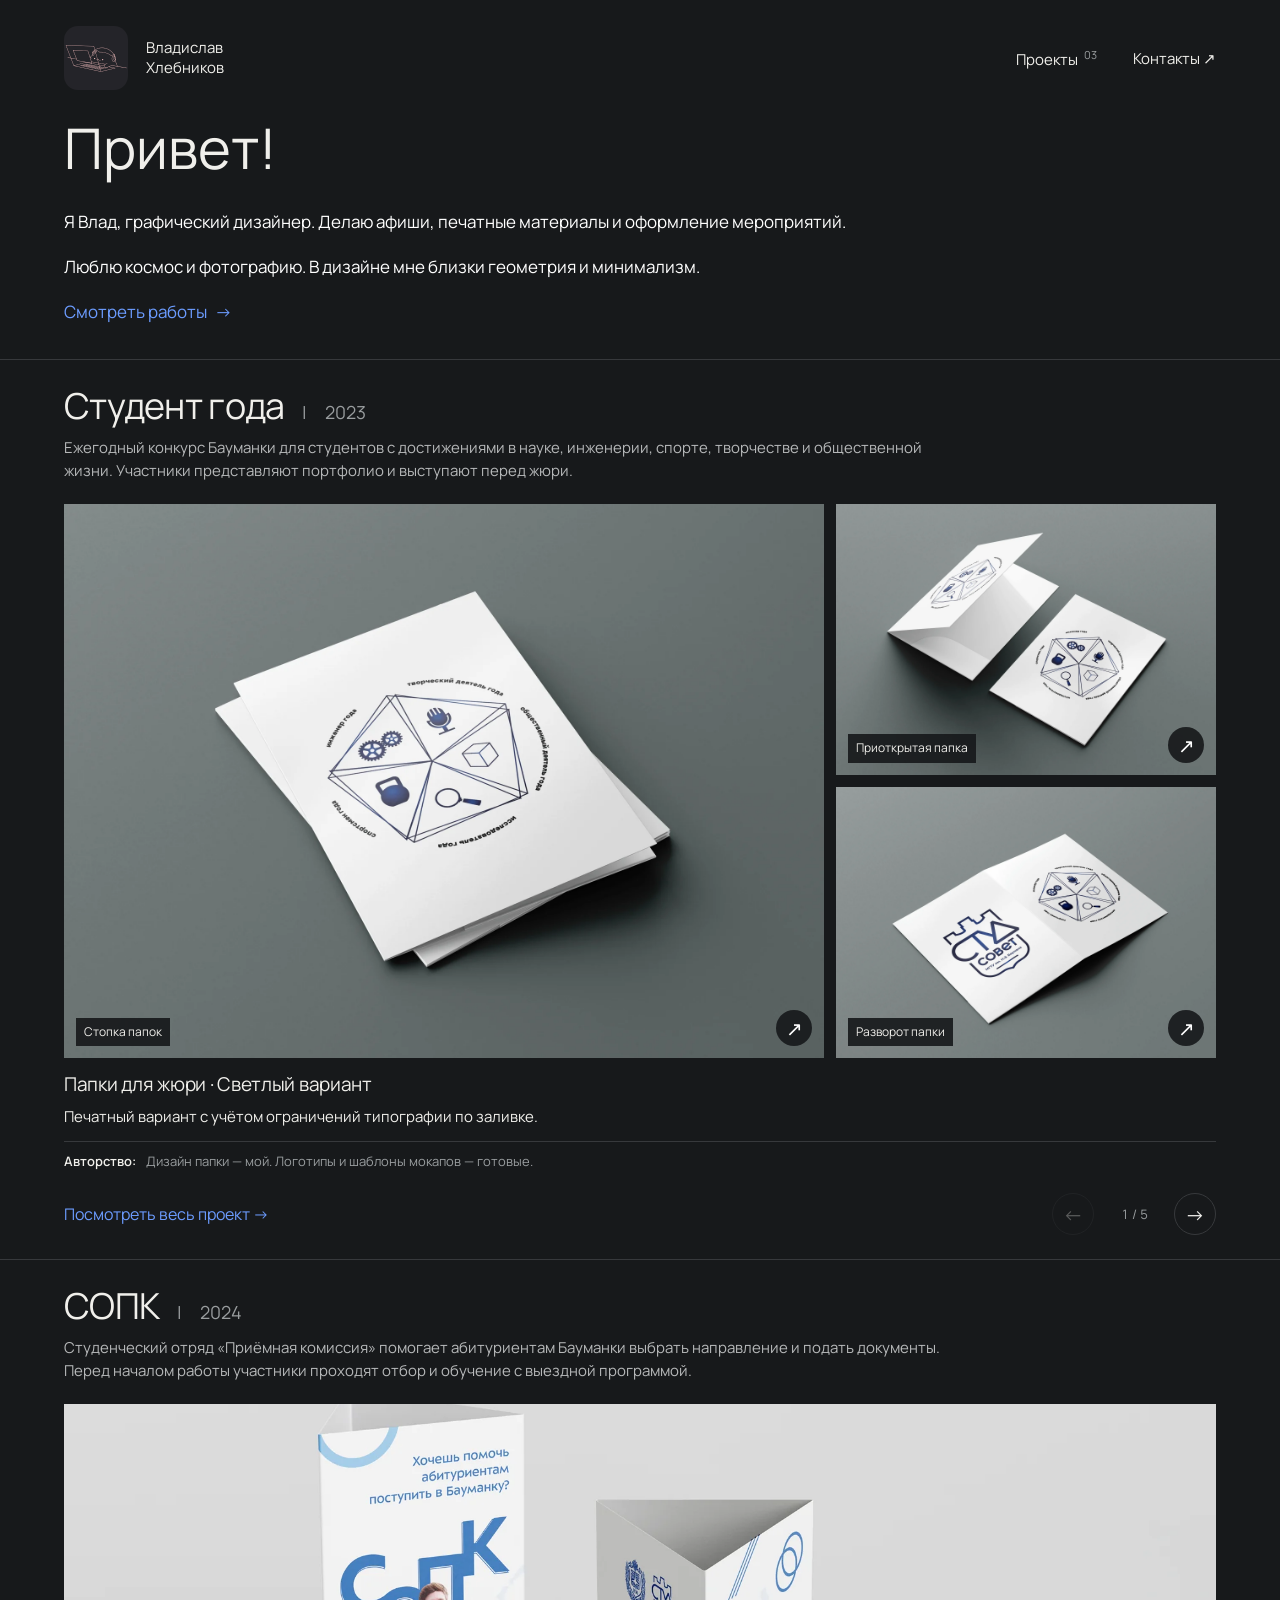
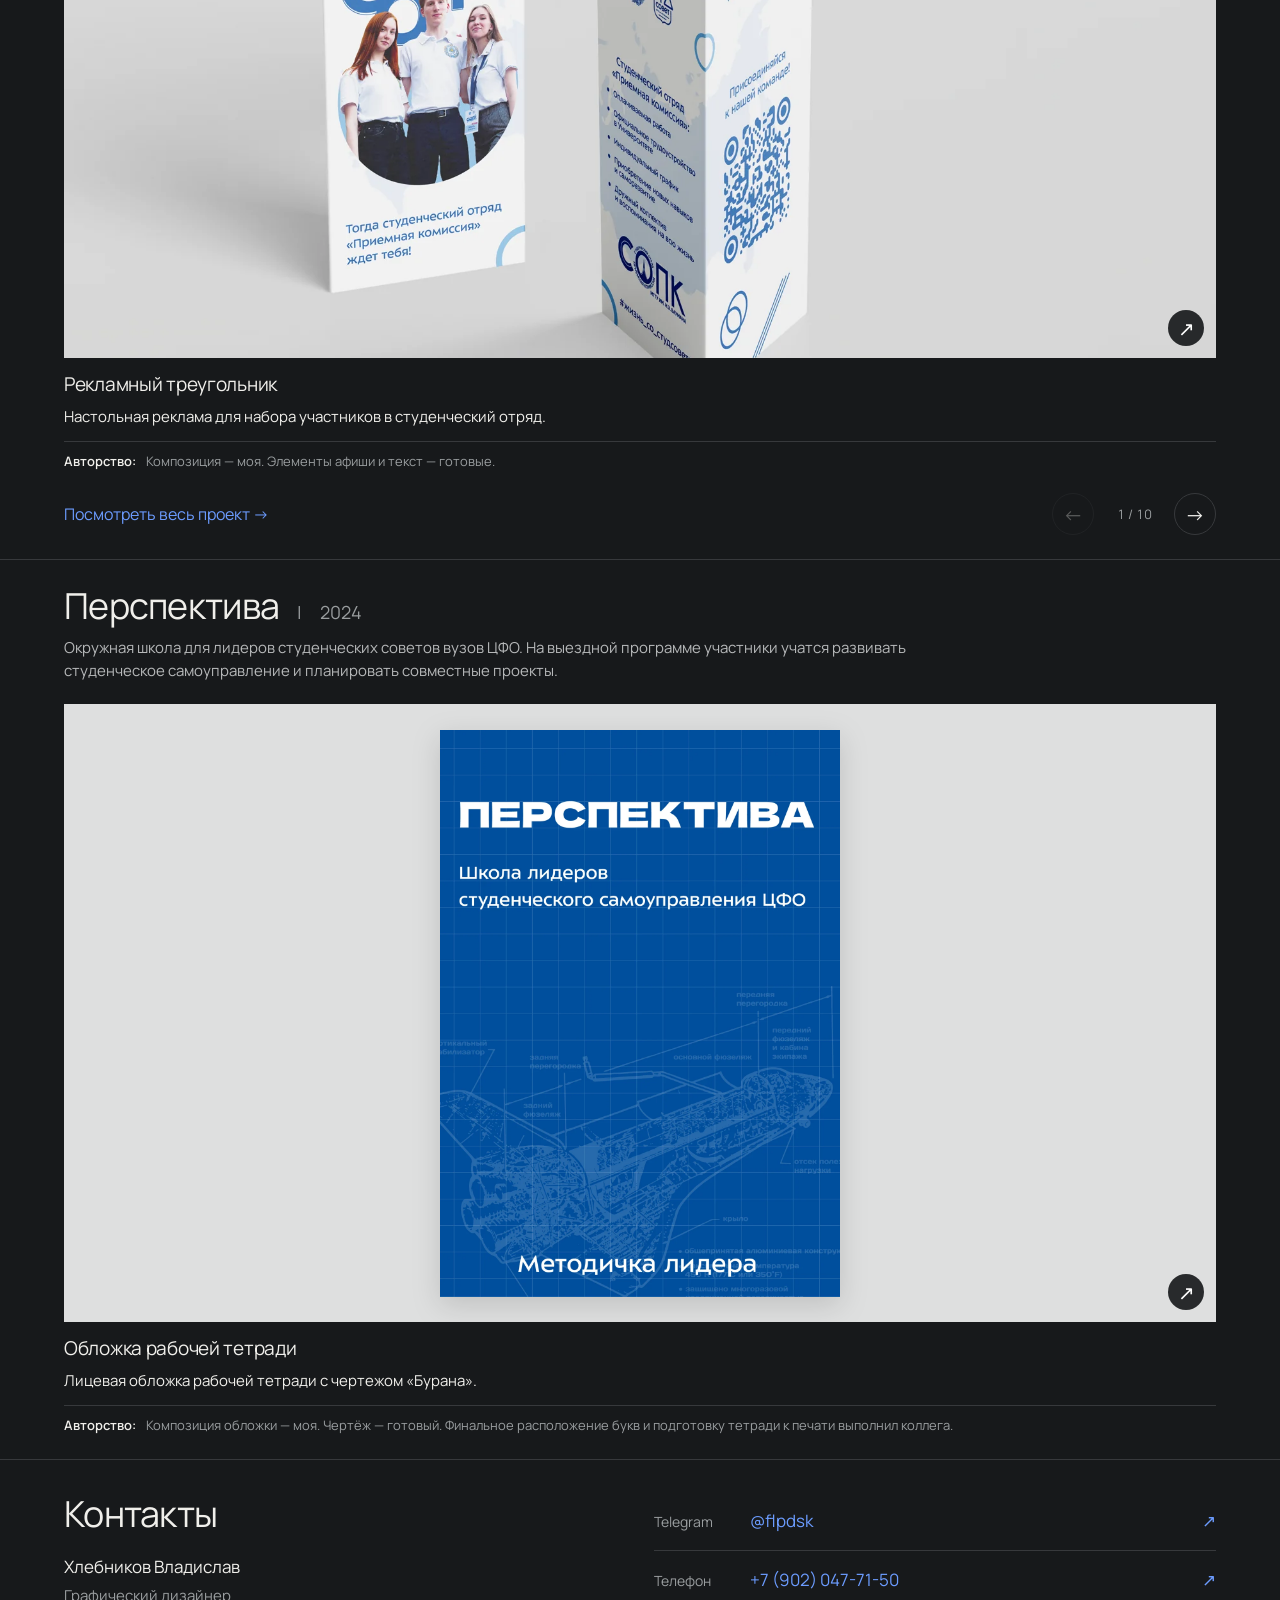
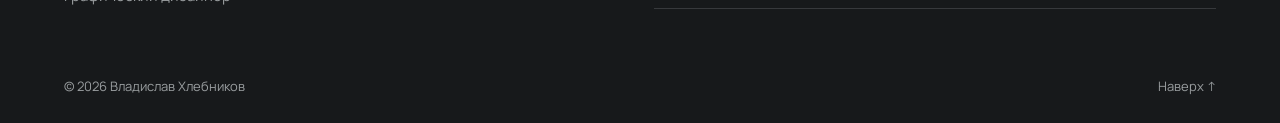
==== commit 7c53177a: "Refine portfolio content and add static project pages Pre-render all portfolio materials for GitHub " ====
--- a/index.html
+++ b/index.html
@@ -1,13 +1,17 @@
 <!doctype html>
-<html lang="ru">
+<html lang="ru" class="home-page">
 <head>
   <meta charset="utf-8">
   <meta name="viewport" content="width=device-width, initial-scale=1">
   <meta name="theme-color" content="#17191b">
-  <meta name="description" content="Привет, я Владислав. Занимаюсь графическим дизайном. Здесь собрал афиши, печатные материалы и оформление событий и рассказываю о своей работе над ними.">
+  <meta name="description" content="Привет, я Влад. Занимаюсь графическим дизайном. Здесь собрал афиши, печатные материалы и оформление событий и рассказываю о своей работе над ними.">
   <title>Владислав Хлебников — графический дизайн</title>
   <link rel="icon" href="assets/favicon.svg" type="image/svg+xml">
+  <link rel="preconnect" href="https://fonts.googleapis.com">
+  <link rel="preconnect" href="https://fonts.gstatic.com" crossorigin>
+  <link rel="stylesheet" href="https://fonts.googleapis.com/css2?family=Manrope:wght@400;600&amp;display=swap">
   <link rel="stylesheet" href="assets/styles.css">
+  <link rel="stylesheet" href="assets/showcase.css">
   <script src="assets/content.js" defer></script>
   <script src="assets/main.js" defer></script>
 </head>
@@ -15,24 +19,75 @@
   <a class="skip-link" href="#projects">Перейти к проектам</a>
   <header class="header wrap">
     <a class="identity" href="#" aria-label="Владислав Хлебников — на главную"><img class="identity-avatar" src="assets/avatar.webp" width="64" height="64" alt="" decoding="async"><span>Владислав<br>Хлебников</span></a>
-    <nav aria-label="Основная навигация"><a href="#projects">Проекты <span class="nav-count">03</span></a><a href="#approach">Обо мне</a><a href="#contact">Связаться <span aria-hidden="true">↗</span></a></nav>
+    <nav aria-label="Основная навигация"><a href="#projects">Проекты <span class="nav-count">03</span></a><a href="#contact">Контакты <span aria-hidden="true">↗</span></a></nav>
   </header>
   <main>
     <section class="hero wrap" aria-labelledby="hero-title">
-      <div class="hero-top"><p class="eyebrow"><span class="blue-dot"></span> Графический дизайн / Брендинг</p><span class="hero-index">Избранные работы</span></div>
-      <h1 id="hero-title">Привет,<br>я Владислав.</h1>
-      <div class="hero-bottom"><p>Занимаюсь графическим дизайном. Здесь собрал работы для студенческих проектов: афиши, печатные материалы и оформление событий.</p><a class="round-link" href="#projects"><span>Смотреть работы</span><span class="circle" aria-hidden="true">↓</span></a></div>
-      <div class="project-index" aria-label="Проекты портфолио"><a href="#student"><span>01</span> Студент года 2023 <span aria-hidden="true">↘</span></a><a href="#sopka"><span>02</span> СОПК <span aria-hidden="true">↘</span></a><a href="#perspective"><span>03</span> Перспектива <span aria-hidden="true">↘</span></a></div>
+      <h1 id="hero-title">Привет!</h1>
+      <div id="approach" class="hero-copy">
+        <p>Я Влад, графический дизайнер. Делаю афиши, печатные материалы и оформление мероприятий.</p>
+        <p>Люблю космос и фотографию. В дизайне мне близки геометрия и минимализм.</p>
+        <a class="hero-link" href="#projects">Смотреть работы <span aria-hidden="true">→</span></a>
+      </div>
     </section>
-    <section id="projects" class="projects wrap" aria-labelledby="projects-title">
-      <div class="section-label"><h2 id="projects-title">Избранные проекты</h2><span>01 — 03</span></div>
-      <div id="project-list"></div>
-      <noscript><p>Чтобы посмотреть галерею, включите JavaScript. А пока можно открыть <a href="assets/images/student-white-folders.webp">папки для жюри</a> отдельным изображением.</p></noscript>
+    <section id="projects" class="projects" aria-label="Проекты">
+      <div id="project-list"><!-- portfolio:start -->
+<section class="project-showcase wrap" id="student" aria-labelledby="student-title" aria-describedby="student-overview"><header class="showcase-header"><div class="project-heading"><h2 id="student-title">Студент года</h2><span class="project-heading-divider" aria-hidden="true">|</span><time class="project-year" datetime="2023">2023</time></div><p class="showcase-description" id="student-overview">Ежегодный конкурс Бауманки для студентов с достижениями в науке, инженерии, спорте, творчестве и общественной жизни. Участники представляют портфолио и выступают перед жюри.</p></header><div class="carousel-viewport" aria-label="Работы проекта «Студент года 2023»"><figure class="work work-wide" data-project="student" data-work="student-white-folders"><div class="work-views views-mosaic"><a class="work-image" href="assets/images/student-white-folders.webp" data-view="student-white-folders" aria-label="Открыть: Папки для жюри · Светлый вариант: Стопка папок" aria-describedby="student-student-white-folders-caption"><span class="work-image-motion"><img src="assets/images/student-white-folders.webp" alt="Студент года 2023 — Папки для жюри · Светлый вариант: Стопка папок" loading="lazy" decoding="async"></span><span class="image-expand" aria-hidden="true">↗</span><span class="view-label">Стопка папок</span></a>
+<a class="work-image" href="assets/images/student-white.webp" data-view="student-white" aria-label="Открыть: Папки для жюри · Светлый вариант: Приоткрытая папка" aria-describedby="student-student-white-folders-caption"><span class="work-image-motion"><img src="assets/images/student-white.webp" alt="Студент года 2023 — Папки для жюри · Светлый вариант: Приоткрытая папка" loading="lazy" decoding="async"></span><span class="image-expand" aria-hidden="true">↗</span><span class="view-label">Приоткрытая папка</span></a>
+<a class="work-image" href="assets/images/student-white-open.webp" data-view="student-white-open" aria-label="Открыть: Папки для жюри · Светлый вариант: Разворот папки" aria-describedby="student-student-white-folders-caption"><span class="work-image-motion"><img src="assets/images/student-white-open.webp" alt="Студент года 2023 — Папки для жюри · Светлый вариант: Разворот папки" loading="lazy" decoding="async"></span><span class="image-expand" aria-hidden="true">↗</span><span class="view-label">Разворот папки</span></a></div><figcaption id="student-student-white-folders-caption"><h3 class="work-title">Папки для жюри · Светлый вариант</h3><p class="work-summary">Печатный вариант с учётом ограничений типографии по заливке.</p><dl class="work-team"><dt class="work-team-label">Авторство:</dt><dd>Дизайн папки — мой. Логотипы и шаблоны мокапов — готовые.</dd></dl></figcaption></figure>
+<figure class="work work-wide" data-project="student" data-work="student-folders"><div class="work-views views-mosaic"><a class="work-image" href="assets/images/student-folders.webp" data-view="student-folders" aria-label="Открыть: Папки для жюри · Тёмный концепт: Стопка папок" aria-describedby="student-student-folders-caption"><span class="work-image-motion"><img src="assets/images/student-folders.webp" alt="Студент года 2023 — Папки для жюри · Тёмный концепт: Стопка папок" loading="lazy" decoding="async"></span><span class="image-expand" aria-hidden="true">↗</span><span class="view-label">Стопка папок</span></a>
+<a class="work-image" href="assets/images/student-cover.webp" data-view="student-cover" aria-label="Открыть: Папки для жюри · Тёмный концепт: Приоткрытая папка" aria-describedby="student-student-folders-caption"><span class="work-image-motion"><img src="assets/images/student-cover.webp" alt="Студент года 2023 — Папки для жюри · Тёмный концепт: Приоткрытая папка" loading="lazy" decoding="async"></span><span class="image-expand" aria-hidden="true">↗</span><span class="view-label">Приоткрытая папка</span></a>
+<a class="work-image" href="assets/images/student-folder-open.webp" data-view="student-folder-open" aria-label="Открыть: Папки для жюри · Тёмный концепт: Разворот папки" aria-describedby="student-student-folders-caption"><span class="work-image-motion"><img src="assets/images/student-folder-open.webp" alt="Студент года 2023 — Папки для жюри · Тёмный концепт: Разворот папки" loading="lazy" decoding="async"></span><span class="image-expand" aria-hidden="true">↗</span><span class="view-label">Разворот папки</span></a></div><figcaption id="student-student-folders-caption"><h3 class="work-title">Папки для жюри · Тёмный концепт</h3><p class="work-summary">Первый вариант папок в тёмных цветах конкурса. Сохранил его как концепт.</p><dl class="work-team"><dt class="work-team-label">Авторство:</dt><dd>Дизайн папки — мой, на основе концепта команды. Шаблоны мокапов — готовые.</dd></dl></figcaption></figure>
+<figure class="work work-portrait" data-project="student" data-work="student-poster"><div class="work-views"><a class="work-image" href="assets/images/student-poster.webp" data-view="student-poster" aria-label="Открыть: Афиша конкурса" aria-describedby="student-student-poster-caption"><span class="work-image-motion"><img src="assets/images/student-poster.webp" alt="Студент года 2023 — Афиша конкурса" loading="lazy" decoding="async"></span><span class="image-expand" aria-hidden="true">↗</span></a></div><figcaption id="student-student-poster-caption"><h3 class="work-title">Афиша конкурса</h3><p class="work-summary">Подготовил афишу конкурса к печати на основе концепта команды.</p><dl class="work-team"><dt class="work-team-label">Авторство:</dt><dd>Концепт — команды конкурса. Финальные правки в показанной версии внёс коллега.</dd></dl></figcaption></figure>
+<figure class="work" data-project="student" data-work="student-table"><div class="work-views views-stack"><a class="work-image" href="assets/images/student-table.webp" data-view="student-table" aria-label="Открыть: Рекламная пирамидка: Как выглядит пирамидка" aria-describedby="student-student-table-caption"><span class="work-image-motion"><img src="assets/images/student-table.webp" alt="Студент года 2023 — Рекламная пирамидка: Как выглядит пирамидка" loading="lazy" decoding="async"></span><span class="image-expand" aria-hidden="true">↗</span><span class="view-label">Как выглядит пирамидка</span></a>
+<a class="work-image work-image-contain work-image-cropped" href="assets/images/student-pyramid-flat.webp" data-view="student-pyramid-flat" aria-label="Открыть: Рекламная пирамидка: Развёртка для печати" aria-describedby="student-student-table-caption" style="--preview-ratio:2.2"><span class="work-image-motion"><img src="assets/images/student-pyramid-flat.webp" alt="Студент года 2023 — Рекламная пирамидка: Развёртка для печати" loading="lazy" decoding="async"></span><span class="image-expand" aria-hidden="true">↗</span><span class="view-label">Развёртка для печати</span></a></div><figcaption id="student-student-table-caption"><h3 class="work-title">Рекламная пирамидка</h3><p class="work-summary">Бумажная реклама конкурса, которую можно вырезать и собрать вручную.</p><dl class="work-team"><dt class="work-team-label">Авторство:</dt><dd>Оформление и конструкция — мои. Логотипы и общий стиль — команды конкурса.</dd></dl></figcaption></figure>
+<figure class="work work-wide work-portrait" data-project="student" data-work="student-invitation"><div class="work-views views-pair"><a class="work-image work-image-contain" href="assets/images/student-invitation.webp" data-view="student-invitation" aria-label="Открыть: Приглашение для жюри: Внешняя сторона · Развёртка" aria-describedby="student-student-invitation-caption"><span class="work-image-motion"><img src="assets/images/student-invitation.webp" alt="Студент года 2023 — Приглашение для жюри: Внешняя сторона · Развёртка" loading="lazy" decoding="async"></span><span class="image-expand" aria-hidden="true">↗</span><span class="view-label">Внешняя сторона · Развёртка</span></a>
+<a class="work-image work-image-contain" href="assets/images/student-invitation-inside.webp" data-view="student-invitation-inside" aria-label="Открыть: Приглашение для жюри: Внутренняя сторона · Развёртка" aria-describedby="student-student-invitation-caption"><span class="work-image-motion"><img src="assets/images/student-invitation-inside.webp" alt="Студент года 2023 — Приглашение для жюри: Внутренняя сторона · Развёртка" loading="lazy" decoding="async"></span><span class="image-expand" aria-hidden="true">↗</span><span class="view-label">Внутренняя сторона · Развёртка</span></a></div><figcaption id="student-student-invitation-caption"><h3 class="work-title">Приглашение для жюри</h3><p class="work-summary">Складное приглашение для членов жюри: обложка и внутреннее обращение.</p><dl class="work-team"><dt class="work-team-label">Авторство:</dt><dd>Дизайн приглашения — мой. Логотипы и исходная графика — готовые.</dd></dl></figcaption></figure>
+<figure class="work" data-project="student" data-work="student-station"><div class="work-views"><a class="work-image work-image-contain" href="assets/images/student-station.webp" data-view="student-station" aria-label="Открыть: Яндекс Станция · Приз победителю" aria-describedby="student-student-station-caption"><span class="work-image-motion"><img src="assets/images/student-station.webp" alt="Студент года 2023 — Яндекс Станция · Приз победителю" loading="lazy" decoding="async"></span><span class="image-expand" aria-hidden="true">↗</span></a></div><figcaption id="student-student-station-caption"><h3 class="work-title">Яндекс Станция · Приз победителю</h3><p class="work-summary">Визуализация размещения логотипа конкурса на призе победителю.</p><dl class="work-team"><dt class="work-team-label">Авторство:</dt><dd>Мокап — мой. Логотип — команды конкурса.</dd></dl></figcaption></figure></div><div class="showcase-footer"><a class="project-link" href="projects/student.html">Посмотреть весь проект →</a><div class="carousel-controls" hidden><button type="button" data-direction="prev" aria-label="Предыдущие работы: Студент года 2023">←</button><span class="carousel-counter" aria-live="polite" aria-atomic="true"></span><button type="button" data-direction="next" aria-label="Следующие работы: Студент года 2023">→</button></div></div></section>
+<section class="project-showcase wrap" id="sopka" aria-labelledby="sopka-title" aria-describedby="sopka-overview"><header class="showcase-header"><div class="project-heading"><h2 id="sopka-title">СОПК</h2><span class="project-heading-divider" aria-hidden="true">|</span><time class="project-year" datetime="2024">2024</time></div><p class="showcase-description" id="sopka-overview">Студенческий отряд «Приёмная комиссия» помогает абитуриентам Бауманки выбрать направление и подать документы. Перед началом работы участники проходят отбор и обучение с выездной программой.</p></header><div class="carousel-viewport" aria-label="Работы проекта «СОПК»"><figure class="work work-wide" data-project="sopka" data-work="sopka-cover"><div class="work-views"><a class="work-image" href="assets/images/sopka-cover.webp" data-view="sopka-cover" aria-label="Открыть: Рекламный треугольник" aria-describedby="sopka-sopka-cover-caption"><span class="work-image-motion"><img src="assets/images/sopka-cover.webp" alt="СОПК — Рекламный треугольник" loading="lazy" decoding="async"></span><span class="image-expand" aria-hidden="true">↗</span></a></div><figcaption id="sopka-sopka-cover-caption"><h3 class="work-title">Рекламный треугольник</h3><p class="work-summary">Настольная реклама для набора участников в студенческий отряд.</p><dl class="work-team"><dt class="work-team-label">Авторство:</dt><dd>Композиция — моя. Элементы афиши и текст — готовые.</dd></dl></figcaption></figure>
+<figure class="work work-portrait" data-project="sopka" data-work="sopka-notebook"><div class="work-views"><a class="work-image" href="assets/images/sopka-notebook.webp" data-view="sopka-notebook" aria-label="Открыть: Обложка блокнота" aria-describedby="sopka-sopka-notebook-caption"><span class="work-image-motion"><img src="assets/images/sopka-notebook.webp" alt="СОПК — Обложка блокнота" loading="lazy" decoding="async"></span><span class="image-expand" aria-hidden="true">↗</span></a></div><figcaption id="sopka-sopka-notebook-caption"><h3 class="work-title">Обложка блокнота</h3><p class="work-summary">Обложка с композицией из букв «СОПК», которую позже использовали в других материалах.</p><dl class="work-team"><dt class="work-team-label">Авторство:</dt><dd>Обложка — моя. Композицию из букв доработал вместе с коллегой.</dd></dl></figcaption></figure>
+<figure class="work work-portrait" data-project="sopka" data-work="sopka-poster"><div class="work-views"><a class="work-image" href="assets/images/sopka-poster.webp" data-view="sopka-poster" aria-label="Открыть: Афиша набора" aria-describedby="sopka-sopka-poster-caption"><span class="work-image-motion"><img src="assets/images/sopka-poster.webp" alt="СОПК — Афиша набора" loading="lazy" decoding="async"></span><span class="image-expand" aria-hidden="true">↗</span></a></div><figcaption id="sopka-sopka-poster-caption"><h3 class="work-title">Афиша набора</h3><p class="work-summary">Афиша набора в отряд в форматах А3 и А4.</p><dl class="work-team"><dt class="work-team-label">Авторство:</dt><dd>Коллективная работа на основе готовой афиши.</dd></dl></figcaption></figure>
+<figure class="work work-wide work-portrait" data-project="sopka" data-work="sopka-leaflet-front"><div class="work-views views-pair"><a class="work-image" href="assets/images/sopka-leaflet-front.webp" data-view="sopka-leaflet-front" aria-label="Открыть: Двусторонняя листовка А6: Лицевая сторона" aria-describedby="sopka-sopka-leaflet-front-caption"><span class="work-image-motion"><img src="assets/images/sopka-leaflet-front.webp" alt="СОПК — Двусторонняя листовка А6: Лицевая сторона" loading="lazy" decoding="async"></span><span class="image-expand" aria-hidden="true">↗</span><span class="view-label">Лицевая сторона</span></a>
+<a class="work-image" href="assets/images/sopka-leaflet-back.webp" data-view="sopka-leaflet-back" aria-label="Открыть: Двусторонняя листовка А6: Оборотная сторона" aria-describedby="sopka-sopka-leaflet-front-caption"><span class="work-image-motion"><img src="assets/images/sopka-leaflet-back.webp" alt="СОПК — Двусторонняя листовка А6: Оборотная сторона" loading="lazy" decoding="async"></span><span class="image-expand" aria-hidden="true">↗</span><span class="view-label">Оборотная сторона</span></a></div><figcaption id="sopka-sopka-leaflet-front-caption"><h3 class="work-title">Двусторонняя листовка А6</h3><p class="work-summary">Листовка А6: информация о наборе на лицевой стороне и об отряде — на обороте.</p><dl class="work-team"><dt class="work-team-label">Авторство:</dt><dd>Вёрстка обеих сторон — моя. Графика афиши и текст организаторов — готовые.</dd></dl></figcaption></figure>
+<figure class="work" data-project="sopka" data-work="sopka-table"><div class="work-views"><a class="work-image" href="assets/images/sopka-table.webp" data-view="sopka-table" aria-label="Открыть: Табличка регистрации" aria-describedby="sopka-sopka-table-caption"><span class="work-image-motion"><img src="assets/images/sopka-table.webp" alt="СОПК — Табличка регистрации" loading="lazy" decoding="async"></span><span class="image-expand" aria-hidden="true">↗</span></a></div><figcaption id="sopka-sopka-table-caption"><h3 class="work-title">Табличка регистрации</h3><p class="work-summary">Настольный указатель места регистрации участников выезда.</p><dl class="work-team"><dt class="work-team-label">Авторство:</dt><dd>Мой макет на основе графики выезда.</dd></dl></figcaption></figure>
+<figure class="work" data-project="sopka" data-work="sopka-pen"><div class="work-views views-pair"><a class="work-image work-image-contain" href="assets/images/sopka-pen.webp" data-view="sopka-pen" aria-label="Открыть: Ручка со слоганом: Под углом" aria-describedby="sopka-sopka-pen-caption"><span class="work-image-motion"><img src="assets/images/sopka-pen.webp" alt="СОПК — Ручка со слоганом: Под углом" loading="lazy" decoding="async"></span><span class="image-expand" aria-hidden="true">↗</span><span class="view-label">Под углом</span></a>
+<a class="work-image work-image-contain" href="assets/images/sopka-pen-front.webp" data-view="sopka-pen-front" aria-label="Открыть: Ручка со слоганом: Прямой вид" aria-describedby="sopka-sopka-pen-caption"><span class="work-image-motion"><img src="assets/images/sopka-pen-front.webp" alt="СОПК — Ручка со слоганом: Прямой вид" loading="lazy" decoding="async"></span><span class="image-expand" aria-hidden="true">↗</span><span class="view-label">Прямой вид</span></a></div><figcaption id="sopka-sopka-pen-caption"><h3 class="work-title">Ручка со слоганом</h3><p class="work-summary">Два ракурса нанесения слогана — ориентир для производителя.</p><dl class="work-team"><dt class="work-team-label">Авторство:</dt><dd>Мокапы — мои. Слоган — готовый.</dd></dl></figcaption></figure>
+<figure class="work work-wide work-portrait" data-project="sopka" data-work="sopka-workbook-16"><div class="work-views views-pages"><a class="work-image" href="assets/images/sopka-workbook-16.webp" data-view="sopka-workbook-16" aria-label="Открыть: Рабочая тетрадь · Мои страницы: Инфраструктура · Страница 14" aria-describedby="sopka-sopka-workbook-16-caption"><span class="work-image-motion"><img src="assets/images/sopka-workbook-16.webp" alt="СОПК — Рабочая тетрадь · Мои страницы: Инфраструктура · Страница 14" loading="lazy" decoding="async"></span><span class="image-expand" aria-hidden="true">↗</span><span class="view-label">Инфраструктура · Страница 14</span></a>
+<a class="work-image" href="assets/images/sopka-workbook-17.webp" data-view="sopka-workbook-17" aria-label="Открыть: Рабочая тетрадь · Мои страницы: Инфраструктура · Страница 15" aria-describedby="sopka-sopka-workbook-16-caption"><span class="work-image-motion"><img src="assets/images/sopka-workbook-17.webp" alt="СОПК — Рабочая тетрадь · Мои страницы: Инфраструктура · Страница 15" loading="lazy" decoding="async"></span><span class="image-expand" aria-hidden="true">↗</span><span class="view-label">Инфраструктура · Страница 15</span></a>
+<a class="work-image" href="assets/images/sopka-workbook-22.webp" data-view="sopka-workbook-22" aria-label="Открыть: Рабочая тетрадь · Мои страницы: Старосты · Страница 20" aria-describedby="sopka-sopka-workbook-16-caption"><span class="work-image-motion"><img src="assets/images/sopka-workbook-22.webp" alt="СОПК — Рабочая тетрадь · Мои страницы: Старосты · Страница 20" loading="lazy" decoding="async"></span><span class="image-expand" aria-hidden="true">↗</span><span class="view-label">Старосты · Страница 20</span></a>
+<a class="work-image" href="assets/images/sopka-workbook-23.webp" data-view="sopka-workbook-23" aria-label="Открыть: Рабочая тетрадь · Мои страницы: ШМБ · Страница 21" aria-describedby="sopka-sopka-workbook-16-caption"><span class="work-image-motion"><img src="assets/images/sopka-workbook-23.webp" alt="СОПК — Рабочая тетрадь · Мои страницы: ШМБ · Страница 21" loading="lazy" decoding="async"></span><span class="image-expand" aria-hidden="true">↗</span><span class="view-label">ШМБ · Страница 21</span></a>
+<a class="work-image" href="assets/images/sopka-workbook-24.webp" data-view="sopka-workbook-24" aria-label="Открыть: Рабочая тетрадь · Мои страницы: Группа ШМБ · Страница 22" aria-describedby="sopka-sopka-workbook-16-caption"><span class="work-image-motion"><img src="assets/images/sopka-workbook-24.webp" alt="СОПК — Рабочая тетрадь · Мои страницы: Группа ШМБ · Страница 22" loading="lazy" decoding="async"></span><span class="image-expand" aria-hidden="true">↗</span><span class="view-label">Группа ШМБ · Страница 22</span></a>
+<a class="work-image" href="assets/images/sopka-workbook-25.webp" data-view="sopka-workbook-25" aria-label="Открыть: Рабочая тетрадь · Мои страницы: Анализ преимуществ · Страница 23" aria-describedby="sopka-sopka-workbook-16-caption"><span class="work-image-motion"><img src="assets/images/sopka-workbook-25.webp" alt="СОПК — Рабочая тетрадь · Мои страницы: Анализ преимуществ · Страница 23" loading="lazy" decoding="async"></span><span class="image-expand" aria-hidden="true">↗</span><span class="view-label">Анализ преимуществ · Страница 23</span></a>
+<a class="work-image" href="assets/images/sopka-workbook-26.webp" data-view="sopka-workbook-26" aria-label="Открыть: Рабочая тетрадь · Мои страницы: Поле для заметок · Страница 24" aria-describedby="sopka-sopka-workbook-16-caption"><span class="work-image-motion"><img src="assets/images/sopka-workbook-26.webp" alt="СОПК — Рабочая тетрадь · Мои страницы: Поле для заметок · Страница 24" loading="lazy" decoding="async"></span><span class="image-expand" aria-hidden="true">↗</span><span class="view-label">Поле для заметок · Страница 24</span></a>
+<a class="work-image" href="assets/images/sopka-workbook-27.webp" data-view="sopka-workbook-27" aria-label="Открыть: Рабочая тетрадь · Мои страницы: Кейсы · Страница 25" aria-describedby="sopka-sopka-workbook-16-caption"><span class="work-image-motion"><img src="assets/images/sopka-workbook-27.webp" alt="СОПК — Рабочая тетрадь · Мои страницы: Кейсы · Страница 25" loading="lazy" decoding="async"></span><span class="image-expand" aria-hidden="true">↗</span><span class="view-label">Кейсы · Страница 25</span></a>
+<a class="work-image" href="assets/images/sopka-workbook-28.webp" data-view="sopka-workbook-28" aria-label="Открыть: Рабочая тетрадь · Мои страницы: Лист для записей · Страница 26" aria-describedby="sopka-sopka-workbook-16-caption"><span class="work-image-motion"><img src="assets/images/sopka-workbook-28.webp" alt="СОПК — Рабочая тетрадь · Мои страницы: Лист для записей · Страница 26" loading="lazy" decoding="async"></span><span class="image-expand" aria-hidden="true">↗</span><span class="view-label">Лист для записей · Страница 26</span></a>
+<a class="work-image" href="assets/images/sopka-workbook-29.webp" data-view="sopka-workbook-29" aria-label="Открыть: Рабочая тетрадь · Мои страницы: Правила внутренних договорённостей · Страница 27" aria-describedby="sopka-sopka-workbook-16-caption"><span class="work-image-motion"><img src="assets/images/sopka-workbook-29.webp" alt="СОПК — Рабочая тетрадь · Мои страницы: Правила внутренних договорённостей · Страница 27" loading="lazy" decoding="async"></span><span class="image-expand" aria-hidden="true">↗</span><span class="view-label">Правила внутренних договорённостей · Страница 27</span></a></div><figcaption id="sopka-sopka-workbook-16-caption"><h3 class="work-title">Рабочая тетрадь · Мои страницы</h3><p class="work-summary">Часть рабочей тетради для занятий на обучающем выезде.</p><dl class="work-team"><dt class="work-team-label">Авторство:</dt><dd>Показанные страницы — мои. Тетрадь целиком собирали командой.</dd></dl></figcaption></figure>
+<figure class="work work-square" data-project="sopka" data-work="sopka-channel"><div class="work-views"><a class="work-image" href="assets/images/sopka-channel.webp" data-view="sopka-channel" aria-label="Открыть: Аватар Telegram-канала" aria-describedby="sopka-sopka-channel-caption"><span class="work-image-motion"><img src="assets/images/sopka-channel.webp" alt="СОПК — Аватар Telegram-канала" loading="lazy" decoding="async"></span><span class="image-expand" aria-hidden="true">↗</span></a></div><figcaption id="sopka-sopka-channel-caption"><h3 class="work-title">Аватар Telegram-канала</h3><p class="work-summary">Аватар канала с информацией для участников обучающего выезда.</p><dl class="work-team"><dt class="work-team-label">Авторство:</dt><dd>Моя композиция на основе оформления выезда.</dd></dl></figcaption></figure>
+<figure class="work work-portrait" data-project="sopka" data-work="sopka-badge-speaker"><div class="work-views"><a class="work-image" href="assets/images/sopka-badge-speaker.webp" data-view="sopka-badge-speaker" aria-label="Открыть: Бейдж спикера" aria-describedby="sopka-sopka-badge-speaker-caption"><span class="work-image-motion"><img src="assets/images/sopka-badge-speaker.webp" alt="СОПК — Бейдж спикера" loading="lazy" decoding="async"></span><span class="image-expand" aria-hidden="true">↗</span></a></div><figcaption id="sopka-sopka-badge-speaker-caption"><h3 class="work-title">Бейдж спикера</h3><p class="work-summary">Бейдж с обозначением роли и полем для имени спикера.</p><dl class="work-team"><dt class="work-team-label">Авторство:</dt><dd>Мой макет на основе логотипов и графики проекта.</dd></dl></figcaption></figure>
+<figure class="work work-wide work-portrait" data-project="sopka" data-work="sopka-invitation-front"><div class="work-views views-pair"><a class="work-image" href="assets/images/sopka-invitation-front.webp" data-view="sopka-invitation-front" aria-label="Открыть: Приглашение для гостей выезда: Лицевая сторона" aria-describedby="sopka-sopka-invitation-front-caption"><span class="work-image-motion"><img src="assets/images/sopka-invitation-front.webp" alt="СОПК — Приглашение для гостей выезда: Лицевая сторона" loading="lazy" decoding="async"></span><span class="image-expand" aria-hidden="true">↗</span><span class="view-label">Лицевая сторона</span></a>
+<a class="work-image" href="assets/images/sopka-invitation-back.webp" data-view="sopka-invitation-back" aria-label="Открыть: Приглашение для гостей выезда: Оборотная сторона · Текст приглашения" aria-describedby="sopka-sopka-invitation-front-caption"><span class="work-image-motion"><img src="assets/images/sopka-invitation-back.webp" alt="СОПК — Приглашение для гостей выезда: Оборотная сторона · Текст приглашения" loading="lazy" decoding="async"></span><span class="image-expand" aria-hidden="true">↗</span><span class="view-label">Оборотная сторона · Текст приглашения</span></a></div><figcaption id="sopka-sopka-invitation-front-caption"><h3 class="work-title">Приглашение для гостей выезда</h3><p class="work-summary">Приглашение для гостей и спикеров выезда: узор на лицевой стороне, обращение — на обороте.</p><dl class="work-team"><dt class="work-team-label">Авторство:</dt><dd>Мой макет на основе логотипов и графики проекта.</dd></dl></figcaption></figure>
+<figure class="work work-portrait" data-project="sopka" data-work="sopka-room"><div class="work-views"><a class="work-image" href="assets/images/sopka-room.webp" data-view="sopka-room" aria-label="Открыть: Табличка на комнату" aria-describedby="sopka-sopka-room-caption"><span class="work-image-motion"><img src="assets/images/sopka-room.webp" alt="СОПК — Табличка на комнату" loading="lazy" decoding="async"></span><span class="image-expand" aria-hidden="true">↗</span></a></div><figcaption id="sopka-sopka-room-caption"><h3 class="work-title">Табличка на комнату</h3><p class="work-summary">Табличка с полями для номера комнаты и имён её жильцов.</p><dl class="work-team"><dt class="work-team-label">Авторство:</dt><dd>Мой макет на основе графики выезда.</dd></dl></figcaption></figure>
+<figure class="work work-portrait" data-project="sopka" data-work="sopka-bus-1"><div class="work-views"><a class="work-image" href="assets/images/sopka-bus-1.webp" data-view="sopka-bus-1" aria-label="Открыть: Табличка для автобуса: Автобус № 1" aria-describedby="sopka-sopka-bus-1-caption"><span class="work-image-motion"><img src="assets/images/sopka-bus-1.webp" alt="СОПК — Табличка для автобуса: Автобус № 1" loading="lazy" decoding="async"></span><span class="image-expand" aria-hidden="true">↗</span></a></div><figcaption id="sopka-sopka-bus-1-caption"><h3 class="work-title">Табличка для автобуса</h3><p class="work-summary">Пример серии табличек с крупными номерами для сбора участников по автобусам.</p><dl class="work-team"><dt class="work-team-label">Авторство:</dt><dd>Мой макет на основе графики выезда.</dd></dl></figcaption></figure>
+<figure class="work" data-project="sopka" data-work="sopka-toilet-women"><div class="work-views views-stack"><a class="work-image work-image-contain" href="assets/images/sopka-toilet-women.webp" data-view="sopka-toilet-women" aria-label="Открыть: Таблички на туалеты: Женский туалет" aria-describedby="sopka-sopka-toilet-women-caption"><span class="work-image-motion"><img src="assets/images/sopka-toilet-women.webp" alt="СОПК — Таблички на туалеты: Женский туалет" loading="lazy" decoding="async"></span><span class="image-expand" aria-hidden="true">↗</span><span class="view-label">Женский туалет</span></a>
+<a class="work-image work-image-contain" href="assets/images/sopka-toilet-men.webp" data-view="sopka-toilet-men" aria-label="Открыть: Таблички на туалеты: Мужской туалет" aria-describedby="sopka-sopka-toilet-women-caption"><span class="work-image-motion"><img src="assets/images/sopka-toilet-men.webp" alt="СОПК — Таблички на туалеты: Мужской туалет" loading="lazy" decoding="async"></span><span class="image-expand" aria-hidden="true">↗</span><span class="view-label">Мужской туалет</span></a></div><figcaption id="sopka-sopka-toilet-women-caption"><h3 class="work-title">Таблички на туалеты</h3><p class="work-summary">Указатели женского и мужского туалетов в общей стилистике выезда.</p><dl class="work-team"><dt class="work-team-label">Авторство:</dt><dd>Мои макеты на основе графики выезда.</dd></dl></figcaption></figure></div><div class="showcase-footer"><a class="project-link" href="projects/sopka.html">Посмотреть весь проект →</a><div class="carousel-controls" hidden><button type="button" data-direction="prev" aria-label="Предыдущие работы: СОПК">←</button><span class="carousel-counter" aria-live="polite" aria-atomic="true"></span><button type="button" data-direction="next" aria-label="Следующие работы: СОПК">→</button></div></div></section>
+<section class="project-showcase wrap" id="perspective" aria-labelledby="perspective-title" aria-describedby="perspective-overview"><header class="showcase-header"><div class="project-heading"><h2 id="perspective-title">Перспектива</h2><span class="project-heading-divider" aria-hidden="true">|</span><time class="project-year" datetime="2024">2024</time></div><p class="showcase-description" id="perspective-overview">Окружная школа для лидеров студенческих советов вузов ЦФО. На выездной программе участники учатся развивать студенческое самоуправление и планировать совместные проекты.</p></header><div class="carousel-viewport" aria-label="Работы проекта «Перспектива»"><figure class="work work-portrait" data-project="perspective" data-work="perspective-cover"><div class="work-views"><a class="work-image" href="assets/images/perspective-cover.webp" data-view="perspective-cover" aria-label="Открыть: Обложка рабочей тетради" aria-describedby="perspective-perspective-cover-caption"><span class="work-image-motion"><img src="assets/images/perspective-cover.webp" alt="Перспектива — Обложка рабочей тетради" loading="lazy" decoding="async"></span><span class="image-expand" aria-hidden="true">↗</span></a></div><figcaption id="perspective-perspective-cover-caption"><h3 class="work-title">Обложка рабочей тетради</h3><p class="work-summary">Лицевая обложка рабочей тетради с чертежом «Бурана».</p><dl class="work-team"><dt class="work-team-label">Авторство:</dt><dd>Композиция обложки — моя. Чертёж — готовый. Финальное расположение букв и подготовку тетради к печати выполнил коллега.</dd></dl></figcaption></figure></div><div class="showcase-footer" hidden><div class="carousel-controls" hidden><button type="button" data-direction="prev" aria-label="Предыдущие работы: Перспектива">←</button><span class="carousel-counter" aria-live="polite" aria-atomic="true"></span><button type="button" data-direction="next" aria-label="Следующие работы: Перспектива">→</button></div></div></section>
+<!-- portfolio:end --></div>
     </section>
-    <section id="approach" class="about wrap" aria-labelledby="about-title"><p class="eyebrow">Обо мне</p><div><h2 id="about-title">Как я работал<br>над этими проектами.</h2><p>Эти работы я делал в дизайн-команде студсовета Бауманки. Придумывал оформление, переносил идеи в разные форматы, верстал печатные материалы и делал мокапы, чтобы показать, как всё будет выглядеть.</p><p class="muted">В процессе учитывал брендбук университета, требования типографии и пожелания организаторов. Под каждой работой рассказываю, что сделал сам, с кем работал и что в итоге напечатали.</p></div></section>
-    <section id="contact" class="contact wrap" aria-labelledby="contact-title"><p class="eyebrow"><span class="blue-dot"></span> Связаться</p><h2 id="contact-title">Будем<br>на связи<span class="accent">.</span></h2><div class="contact-bottom"><p>Хлебников Владислав<br><span class="muted">Графический дизайн и брендинг</span></p><div class="contact-links"><a href="https://t.me/flpdsk" target="_blank" rel="noopener noreferrer">Telegram · @flpdsk <span aria-hidden="true">↗</span></a><a href="tel:+79020477150">+7 (902) 047-71-50 <span aria-hidden="true">↗</span></a></div></div></section>
+    <section id="contact" class="contact wrap" aria-labelledby="contact-title">
+      <div class="contact-layout">
+        <div class="contact-intro">
+          <h2 id="contact-title">Контакты</h2>
+          <p class="contact-name">Хлебников Владислав</p>
+          <p class="contact-role">Графический дизайнер</p>
+        </div>
+        <div class="contact-links">
+          <a href="https://t.me/flpdsk" target="_blank" rel="noopener noreferrer"><span class="contact-method">Telegram</span><span class="contact-value">@flpdsk</span><span class="contact-arrow" aria-hidden="true">↗</span></a>
+          <a href="tel:+79020477150"><span class="contact-method">Телефон</span><span class="contact-value">+7 (902) 047-71-50</span><span class="contact-arrow" aria-hidden="true">↗</span></a>
+        </div>
+      </div>
+    </section>
   </main>
   <footer class="footer wrap"><span>© <span id="year">2026</span> Владислав Хлебников</span><a href="#">Наверх ↑</a></footer>
-  <dialog id="viewer" aria-labelledby="viewer-caption"><div class="viewer-toolbar"><p id="viewer-caption"></p><button id="viewer-close" type="button" aria-label="Закрыть изображение">Закрыть <span aria-hidden="true">×</span></button></div><div class="viewer-stage"><button id="viewer-prev" type="button" aria-label="Предыдущее изображение">←</button><img id="viewer-image" alt=""><button id="viewer-next" type="button" aria-label="Следующее изображение">→</button></div><p class="viewer-hint">← → Перелистывать <span>Esc Закрыть</span></p></dialog>
+  <dialog id="viewer" aria-labelledby="viewer-caption"><div class="viewer-toolbar"><p id="viewer-caption" aria-live="polite" aria-atomic="true"></p><button id="viewer-close" type="button" aria-label="Закрыть изображение">Закрыть <span aria-hidden="true">×</span></button></div><div class="viewer-layout"><div class="viewer-stage"><button id="viewer-prev" type="button" aria-label="Предыдущее изображение">←</button><img id="viewer-image" alt="" tabindex="-1"><button id="viewer-next" type="button" aria-label="Следующее изображение">→</button></div><aside id="viewer-details" class="viewer-details" aria-label="Описание работы"></aside></div><p class="viewer-hint"><span id="viewer-navigation-hint">← → Перелистывать</span> <span>Esc Закрыть</span></p></dialog>
 </body>
 </html>
--- a/assets/styles.css
+++ b/assets/styles.css
@@ -1,17 +1,29 @@
 :root{color-scheme:dark;--bg:#17191b;--surface:#202225;--text:#f0efeb;--muted:#999d9f;--line:#37393c;--blue:#6c9cff;--gutter:clamp(22px,5vw,88px)}
-*{box-sizing:border-box}html{scroll-behavior:smooth;scroll-padding-top:28px}body{margin:0;background:var(--bg);color:var(--text);font-family:Arial,Helvetica,sans-serif;-webkit-font-smoothing:antialiased}a{color:inherit;text-decoration:none}button{font:inherit;color:inherit;cursor:pointer}button,a{-webkit-tap-highlight-color:transparent}button:focus-visible,a:focus-visible{outline:2px solid var(--blue);outline-offset:6px}button{border:0}p,h1,h2,h3,h4,figure{margin:0}img{display:block;max-width:100%}.wrap{max-width:1600px;margin-inline:auto;padding-inline:var(--gutter)}.muted{color:var(--muted)}.accent{color:var(--blue)}.eyebrow{font-size:12px;line-height:1.5;letter-spacing:.06em;text-transform:uppercase}.blue-dot{display:inline-block;width:7px;height:7px;border-radius:50%;background:var(--blue);margin-right:9px;vertical-align:2px}.skip-link{position:fixed;top:8px;left:8px;z-index:10;padding:12px;background:var(--blue);color:var(--bg);transform:translateY(-150%)}.skip-link:focus{transform:translateY(0)}
-.header{height:116px;display:flex;align-items:center;justify-content:space-between}.identity{display:flex;align-items:center;gap:18px;font-size:13px;line-height:1.35}.identity-avatar{width:64px;height:64px;flex-shrink:0;object-fit:contain;border-radius:14px}.header nav{display:flex;align-items:center;gap:36px;font-size:13px}.header nav a{padding:10px 0}.header nav a:hover,.footer a:hover{color:var(--blue)}.nav-count{font-size:9px;vertical-align:super;margin-left:3px;color:var(--muted)}
-.hero{padding-top:70px}.hero-top{display:flex;align-items:center;justify-content:space-between}.hero-index{font-size:12px;color:var(--muted)}.hero h1{font-weight:400;font-size:clamp(64px,8.9vw,144px);line-height:1;letter-spacing:-.075em;margin-top:47px}.hero-bottom{display:flex;align-items:end;justify-content:space-between;margin-top:44px}.hero-bottom>p{max-width:560px;color:var(--muted);font-size:15px;line-height:1.6}.hero-bottom>.round-link{flex-shrink:0}.round-link{display:flex;gap:22px;align-items:center;font-size:13px}.circle{width:52px;height:52px;border:1px solid #62666a;border-radius:50%;display:grid;place-items:center;font-size:23px;transition:background .2s,color .2s}.round-link:hover .circle{background:var(--blue);color:var(--bg);border-color:var(--blue)}.project-index{display:grid;grid-template-columns:repeat(3,1fr);gap:32px;margin-top:74px}.project-index a{padding:20px 0;border-top:1px solid var(--line);display:flex;align-items:center;gap:14px;font-size:13px}.project-index a>span:first-child{font-size:10px;color:var(--muted)}.project-index a>span:last-child{margin-left:auto;color:var(--blue);font-size:20px}.project-index a:hover{border-color:var(--blue)}
-.projects{padding-top:105px}.section-label{display:flex;justify-content:space-between;align-items:center;border-bottom:1px solid var(--line);padding-bottom:18px}.section-label h2,.section-label>span{font-size:11px;text-transform:uppercase;letter-spacing:.09em;font-weight:400}.section-label>span{color:var(--muted)}.project{padding-top:46px;scroll-margin-top:24px}.project+.project{margin-top:110px;border-top:1px solid var(--line)}.project-header{display:grid;grid-template-columns:70px 1fr auto;gap:24px;align-items:start;margin-bottom:38px}.project-number{font-size:18px;color:var(--blue);padding-top:3px}.project-intro h3{font-size:clamp(32px,4.2vw,64px);font-weight:400;letter-spacing:-.05em;line-height:1.1;margin-top:14px}.project-description{max-width:540px;margin-top:19px;font-size:14px;line-height:1.65;color:#b6b8b9}.project-total{font-size:11px;color:var(--muted);margin-top:5px}.project-grid{display:grid;grid-template-columns:repeat(2,minmax(0,1fr));gap:46px 28px}.work{min-width:0}.work-wide{grid-column:1/-1}.work-image{position:relative;display:block;padding:0;width:100%;aspect-ratio:4/3;background:#e7e7e7;overflow:hidden}.work-image img{height:100%;width:100%;object-fit:cover}.work-wide .work-image{aspect-ratio:2/1}.work-portrait .work-image{aspect-ratio:1.1;background:#dedfdf;padding:clamp(22px,3vw,48px)}.work-portrait .work-image img{object-fit:contain;filter:drop-shadow(0 8px 14px #0002)}.work-image-contain img{object-fit:contain}.image-expand{position:absolute;right:18px;bottom:18px;display:grid;place-items:center;width:36px;height:36px;border-radius:50%;background:#17191be8;color:white;font-size:20px}.work figcaption{padding-top:18px}.caption-top{display:flex;gap:16px;justify-content:space-between;align-items:baseline}.caption-top h4{font-weight:400;font-size:17px;line-height:1.35;letter-spacing:-.025em}.caption-number{font-size:10px;color:var(--muted);flex-shrink:0}.work-format{font-size:11px;color:var(--muted);margin-top:7px}.work-details{margin:17px 0 0;border-top:1px solid var(--line);padding-top:12px;display:grid;gap:8px}.work-details>div{display:grid;grid-template-columns:85px 1fr;gap:16px;font-size:12px;line-height:1.5}.work-details dt{color:#c2c4c5}.work-details dd{margin:0;color:#d6d7d8}.work-details dd.pending{color:#82878c}.work-wide .work-details{max-width:620px}
-.about{margin-top:145px;padding-top:48px;padding-bottom:95px;display:grid;grid-template-columns:1fr 2fr;gap:40px;border-top:1px solid var(--line)}.about h2{font-weight:400;font-size:clamp(28px,3.5vw,49px);letter-spacing:-.045em;line-height:1.15;margin-bottom:27px}.about p:not(.eyebrow){max-width:550px;font-size:14px;line-height:1.75;margin-top:16px}.contact{padding-top:62px;padding-bottom:64px;background:var(--surface)}.contact h2{font-size:clamp(55px,7.6vw,112px);line-height:1;letter-spacing:-.065em;font-weight:400;margin-top:30px}.contact-bottom{display:flex;justify-content:space-between;gap:40px;align-items:end;margin-top:48px}.contact-bottom>p{font-size:13px;line-height:1.8}.contact-links{min-width:340px}.contact-links a{display:flex;justify-content:space-between;gap:30px;align-items:center;padding:15px 0;border-bottom:1px solid #45494d;font-size:17px}.contact-links a span{color:var(--blue)}.contact-links a:hover{color:var(--blue)}.footer{padding-top:28px;padding-bottom:28px;display:flex;justify-content:space-between;gap:20px;font-size:11px;color:var(--muted)}
-.viewer-open{overflow:hidden}dialog{position:fixed;inset:0;width:100%;height:100%;max-width:none;max-height:none;padding:24px 32px;border:0;background:#141618f5;color:var(--text);margin:0}dialog::backdrop{background:#141618}.viewer-toolbar{display:flex;justify-content:space-between;align-items:center;gap:24px;min-height:48px}.viewer-toolbar p{font-size:13px;line-height:1.5}.viewer-toolbar button{white-space:nowrap;background:transparent;font-size:13px;padding:10px}.viewer-toolbar button span{font-size:24px;vertical-align:-2px;margin-left:14px}.viewer-stage{height:calc(100% - 100px);display:grid;grid-template-columns:48px minmax(0,1fr) 48px;align-items:center;gap:20px}.viewer-stage img{max-height:100%;width:100%;height:100%;object-fit:contain;min-height:0}.viewer-stage button{width:44px;height:44px;border:1px solid #62666a;background:transparent;border-radius:50%;font-size:20px}.viewer-stage button:hover{background:var(--blue);color:var(--bg)}.viewer-hint{display:flex;justify-content:space-between;font-size:11px;color:var(--muted);padding:20px 68px 0}
-@media(min-width:1600px){.hero h1{font-size:144px}}
-@media(max-width:900px){.header nav{gap:22px}.hero{padding-top:48px}.hero h1{font-size:10vw}.project-header{grid-template-columns:36px 1fr;gap:16px}.project-total{display:none}.project-grid{gap:36px 20px}.project+.project{margin-top:80px}.about{margin-top:95px;grid-template-columns:1fr 2fr;gap:20px}.contact-links{min-width:290px}}
-@media(max-width:600px){.header{height:92px}.identity{gap:12px;font-size:11px}.identity-avatar{width:44px;height:44px;border-radius:10px}.header nav{gap:19px;font-size:12px}.header nav a:nth-child(2){display:none}.nav-count{display:none}.hero{padding-top:35px}.hero-top .eyebrow{font-size:9px;letter-spacing:.015em}.hero-index{display:none}.hero h1{font-size:12.2vw;margin-top:34px;line-height:1.08}.hero-bottom{display:block;margin-top:30px}.hero-bottom>p{font-size:13px}.hero-bottom>.round-link{margin-top:24px;width:fit-content}.round-link{gap:10px;font-size:11px}.circle{width:37px;height:37px;font-size:20px}.project-index{margin-top:42px;grid-template-columns:1fr;gap:0}.project-index a{padding:16px 0;font-size:12px}.projects{padding-top:60px}.project{padding-top:28px}.project-header{margin-bottom:26px}.project-number{font-size:14px}.project-intro .eyebrow{font-size:9px}.project-intro h3{font-size:34px;margin-top:10px}.project-description{font-size:12px;margin-top:13px}.project-grid{grid-template-columns:1fr;gap:32px}.work-wide{grid-column:auto}.work-wide .work-image{aspect-ratio:4/3}.work-image,.work-portrait .work-image{aspect-ratio:1.1}.work-portrait .work-image{padding:28px}.caption-top h4{font-size:16px}.work-details>div{font-size:11px}.project+.project{margin-top:56px}.about{display:block;padding-top:30px;padding-bottom:50px;margin-top:70px}.about h2{margin-top:24px;font-size:31px}.about p:not(.eyebrow){font-size:13px}.contact{padding-top:38px;padding-bottom:36px}.contact h2{font-size:14vw}.contact-bottom{display:block;margin-top:30px}.contact-links{min-width:0;margin-top:24px}.contact-links a{font-size:16px}.footer{font-size:10px;padding-top:22px;padding-bottom:22px}.viewer-toolbar p{font-size:11px}.viewer-toolbar button{font-size:0}.viewer-toolbar button span{font-size:30px;margin:0}.viewer-stage{grid-template-columns:32px minmax(0,1fr) 32px;gap:6px}.viewer-stage button{width:30px;height:30px;font-size:16px}dialog{padding:12px}.viewer-hint{padding:20px 0 0;font-size:10px}}
+*{box-sizing:border-box}html{scroll-behavior:smooth;scroll-padding-top:28px}body{margin:0;font-size:18px;background:var(--bg);color:var(--text);font-family:"Manrope",Arial,Helvetica,sans-serif;-webkit-font-smoothing:antialiased}a{color:inherit;text-decoration:none}button{font:inherit;color:inherit;cursor:pointer}button,a{-webkit-tap-highlight-color:transparent}button:focus-visible,a:focus-visible{outline:2px solid var(--blue);outline-offset:6px}button{border:0}p,h1,h2,h3,h4,figure{margin:0}img{display:block;max-width:100%}.wrap{max-width:1600px;margin-inline:auto;padding-inline:var(--gutter)}.muted{color:var(--muted)}.accent{color:var(--blue)}.eyebrow{font-size:14px;line-height:1.5;letter-spacing:.06em;text-transform:uppercase}.blue-dot{display:inline-block;width:7px;height:7px;border-radius:50%;background:var(--blue);margin-right:9px;vertical-align:2px}.skip-link{position:fixed;top:8px;left:8px;z-index:10;padding:12px;background:var(--blue);color:var(--bg);transform:translateY(-150%)}.skip-link:focus{transform:translateY(0)}
+.header{height:116px;display:flex;align-items:center;justify-content:space-between}.identity{display:flex;align-items:center;gap:18px;font-size:15px;line-height:1.35}.identity-avatar{width:64px;height:64px;flex-shrink:0;object-fit:contain;border-radius:14px}.header nav{display:flex;align-items:center;gap:36px;font-size:15px}.header nav a{padding:10px 0}.header nav a:hover,.footer a:hover{color:var(--blue)}.nav-count{font-size:11px;vertical-align:super;margin-left:3px;color:var(--muted)}
+.hero{padding-top:0}.hero h1{font-weight:400;font-size:clamp(48px,4.5vw,56px);line-height:1.15;letter-spacing:normal}.hero-copy{display:grid;gap:16px;margin-top:28px;color:#fff;font-size:17px;line-height:1.7}.hero-link{display:inline-flex;align-items:center;gap:8px;width:fit-content;font-size:inherit;color:var(--blue)}.hero-link:hover{text-decoration:underline;text-underline-offset:4px}.project-index{display:grid;grid-template-columns:repeat(3,1fr);gap:32px;margin-top:56px}.project-index a{padding:20px 0;border-top:1px solid var(--line);display:flex;align-items:center;gap:14px;font-size:15px}.project-index a>span:first-child{font-size:12px;color:var(--muted)}.project-index a>span:last-child{margin-left:auto;color:var(--blue);font-size:20px}.project-index a:hover{border-color:var(--blue)}
+.projects{padding-top:0}.section-label{display:flex;justify-content:space-between;align-items:center;border-bottom:1px solid var(--line);padding-bottom:18px}.section-label h2,.section-label>span{font-size:13px;text-transform:uppercase;letter-spacing:.09em;font-weight:400}.section-label>span{color:var(--muted)}.project{padding-top:46px;scroll-margin-top:24px}.project+.project{margin-top:110px;border-top:1px solid var(--line)}.project-header{display:grid;grid-template-columns:70px 1fr auto;gap:24px;align-items:start;margin-bottom:38px}.project-number{font-size:20px;color:var(--blue);padding-top:3px}.project-intro h3{font-size:clamp(34px,4.5vw,68px);font-weight:400;letter-spacing:-.05em;line-height:1.1;margin-top:14px}.project-description{max-width:540px;margin-top:19px;font-size:16px;line-height:1.65;color:#b6b8b9}.project-total{font-size:13px;color:var(--muted);margin-top:5px}.project-grid{display:grid;grid-template-columns:repeat(2,minmax(0,1fr));gap:46px 28px}.work{min-width:0}.work-wide{grid-column:1/-1}.work-image{position:relative;display:block;padding:0;width:100%;aspect-ratio:4/3;background:#e7e7e7;overflow:hidden}.work-image img{height:100%;width:100%;object-fit:cover}.work-wide .work-image{aspect-ratio:2/1}.work-portrait .work-image{aspect-ratio:1.1;background:#dedfdf;padding:clamp(22px,3vw,48px)}.work-portrait .work-image img{object-fit:contain;filter:drop-shadow(0 8px 14px #0002)}.work-image-contain img{object-fit:contain}.image-expand{position:absolute;right:18px;bottom:18px;display:grid;place-items:center;width:36px;height:36px;border-radius:50%;background:#17191be8;color:white;font-size:20px}.work figcaption{padding-top:18px}.caption-top{display:flex;gap:16px;justify-content:space-between;align-items:baseline}.caption-top h4{font-weight:400;font-size:19px;line-height:1.35;letter-spacing:-.025em}.caption-number{font-size:12px;color:var(--muted);flex-shrink:0}.work-format{font-size:13px;color:var(--muted);margin-top:7px}.work-details{margin:17px 0 0;border-top:1px solid var(--line);padding-top:12px;display:grid;gap:8px}.work-details>div{display:grid;grid-template-columns:85px 1fr;gap:16px;font-size:14px;line-height:1.5}.work-details dt{color:#c2c4c5}.work-details dd{margin:0;color:#d6d7d8}.work-details dd.pending{color:#82878c}.work-wide .work-details{max-width:620px}
+/* Контакты используют ту же сетку и типографику, что и проекты. */
+.contact{padding-block:32px 40px;border-top:1px solid var(--line)}
+.contact-layout{display:grid;grid-template-columns:repeat(2,minmax(0,1fr));gap:28px;align-items:start}
+.contact-intro{min-width:0}
+.contact h2{font-size:clamp(24px,2.8vw,42px);font-weight:400;line-height:1.2;letter-spacing:-.02em}
+.contact-name{margin-top:18px;font-size:17px;line-height:1.6}
+.contact-role{margin-top:4px;color:var(--muted);font-size:15px;line-height:1.6}
+.contact-links{min-width:0}
+.contact-links a{display:grid;grid-template-columns:80px minmax(0,1fr) auto;align-items:baseline;gap:16px;padding:16px 0;border-bottom:1px solid var(--line);line-height:1.5}
+.contact-method{font-size:14px;color:var(--muted)}
+.contact-value{font-size:17px;color:var(--blue)}
+.contact-arrow{font-size:17px;color:var(--blue)}
+.contact-links a:hover .contact-value{text-decoration:underline;text-underline-offset:4px}
+.footer{padding-top:28px;padding-bottom:28px;display:flex;justify-content:space-between;gap:20px;font-size:13px;color:var(--muted)}
+.viewer-open{overflow:hidden}dialog{position:fixed;inset:0;width:100%;height:100%;max-width:none;max-height:none;padding:24px 32px;border:0;background:#141618f5;color:var(--text);margin:0}dialog::backdrop{background:#141618}.viewer-toolbar{display:flex;justify-content:space-between;align-items:center;gap:24px;min-height:48px}.viewer-toolbar p{min-width:0;overflow-wrap:anywhere}.viewer-toolbar p{font-size:15px;line-height:1.5}.viewer-toolbar button{white-space:nowrap;background:transparent;font-size:15px;padding:10px}.viewer-toolbar button span{font-size:24px;vertical-align:-2px;margin-left:14px}.viewer-stage{height:calc(100% - 100px);display:grid;grid-template-columns:48px minmax(0,1fr) 48px;align-items:center;gap:20px}.viewer-stage img{max-height:100%;width:100%;height:100%;object-fit:contain;min-height:0}.viewer-stage button{width:44px;height:44px;border:1px solid #62666a;background:transparent;border-radius:50%;font-size:20px}.viewer-stage button:hover{background:var(--blue);color:var(--bg)}.viewer-hint{display:flex;justify-content:space-between;font-size:13px;color:var(--muted);padding:20px 68px 0}
+@media(max-width:900px){.header nav{gap:22px}.project-header{grid-template-columns:36px 1fr;gap:16px}.project-total{display:none}.project-grid{gap:36px 20px}.project+.project{margin-top:80px}}
+@media(max-width:600px){.header{height:92px}.identity{gap:12px;font-size:13px}.identity-avatar{width:44px;height:44px;border-radius:10px}.header nav{gap:clamp(10px,3vw,19px);font-size:14px}.nav-count{display:none}.hero h1{font-size:clamp(28px,7.6vw,40px)}.hero-copy{font-size:15px;margin-top:24px}.project-index{margin-top:42px;grid-template-columns:1fr;gap:0}.project-index a{padding:16px 0;font-size:14px}.project{padding-top:28px}.project-header{margin-bottom:26px}.project-number{font-size:16px}.project-intro .eyebrow{font-size:11px}.project-intro h3{font-size:36px;margin-top:10px}.project-description{font-size:14px;margin-top:13px}.project-grid{grid-template-columns:1fr;gap:32px}.work-wide{grid-column:auto}.work-wide .work-image{aspect-ratio:4/3}.work-image,.work-portrait .work-image{aspect-ratio:1.1}.work-portrait .work-image{padding:28px}.caption-top h4{font-size:18px}.work-details>div{grid-template-columns:76px minmax(0,1fr);gap:12px;font-size:13px}.project+.project{margin-top:56px}.footer{font-size:12px;padding-top:22px;padding-bottom:22px}.viewer-toolbar p{font-size:13px}.viewer-toolbar button{font-size:0}.viewer-toolbar button span{font-size:30px;margin:0}.viewer-stage{grid-template-columns:32px minmax(0,1fr) 32px;gap:6px}.viewer-stage button{width:30px;height:30px;font-size:16px}dialog{padding:12px}.viewer-hint{padding:20px 0 0;font-size:12px}}
 @media(prefers-reduced-motion:reduce){html{scroll-behavior:auto}*,*::before,*::after{transition:none!important;animation:none!important}}
 
 /* Виды одного материала разделяют задачу и авторство. */
-.project-context{max-width:620px;margin-top:12px;color:var(--muted);font-size:12px;line-height:1.7}
+.project-context{max-width:620px;margin-top:12px;color:var(--muted);font-size:14px;line-height:1.7}
 .project-description{max-width:620px}
 .work-views{min-width:0}
 .views-mosaic{display:grid;grid-template-columns:2fr 1fr;grid-template-rows:repeat(2,minmax(0,1fr));gap:12px;aspect-ratio:2/1}
@@ -22,33 +34,45 @@
 .work-portrait .views-pair .work-image{aspect-ratio:.85;padding:24px}
 .views-pages{display:grid;grid-template-columns:repeat(4,minmax(0,1fr));gap:12px}
 .work-portrait .views-pages .work-image{aspect-ratio:.72;padding:16px}
-.view-label{position:absolute;left:12px;bottom:12px;max-width:calc(100% - 66px);padding:6px 8px;background:#17191be8;color:var(--text);font-size:10px;line-height:1.4;text-align:left}
+.view-label{position:absolute;left:12px;bottom:12px;max-width:calc(100% - 66px);padding:6px 8px;background:#17191be8;color:var(--text);font-size:12px;line-height:1.4;text-align:left}
 .work-views .image-expand{right:12px;bottom:12px}
-.views-pages .view-label{left:8px;bottom:8px;font-size:9px;padding:4px 6px;max-width:calc(100% - 46px)}
+.views-pages .view-label{left:8px;bottom:8px;font-size:11px;padding:4px 6px;max-width:calc(100% - 46px)}
 .views-pages .image-expand{right:8px;bottom:8px;width:26px;height:26px;font-size:17px}
 .work-wide .work-details{max-width:850px}
 .project-single .project-grid{grid-template-columns:1fr}
 .project-single .work{display:grid;grid-template-columns:minmax(0,1fr) minmax(0,1fr);align-items:start;gap:36px}
 .project-single .work-image{aspect-ratio:.82}
 .project-single .work figcaption{padding-top:0}
-.project-single .caption-top h4{font-size:24px;letter-spacing:-.04em}
+.project-single .caption-top h4{font-size:26px;letter-spacing:-.04em}
 .project-single .work-details{margin-top:24px;gap:18px}
 @media(max-width:900px){.views-pages{grid-template-columns:repeat(3,minmax(0,1fr))}.project-single .work{gap:24px}}
 @media(max-width:600px){
- .project-context{font-size:11px}
+ .project-context{font-size:13px}
  .views-mosaic{grid-template-columns:1fr 1fr;grid-template-rows:auto auto;aspect-ratio:auto;gap:8px}
  .views-mosaic .work-image:first-child{grid-column:1/-1;grid-row:auto;aspect-ratio:4/3}
  .views-mosaic .work-image{height:auto;aspect-ratio:1;min-height:0}
  .views-pair,.views-pages{gap:8px;grid-template-columns:repeat(2,minmax(0,1fr))}
  .work-portrait .views-pair .work-image{padding:12px}
  .work-portrait .views-pages .work-image{padding:10px}
- .view-label{font-size:9px;left:8px;bottom:8px;max-width:calc(100% - 46px);padding:4px 6px}
+ .view-label{font-size:11px;left:8px;bottom:8px;max-width:calc(100% - 46px);padding:4px 6px}
  .work-views .image-expand{width:26px;height:26px;right:8px;bottom:8px;font-size:17px}
  .project-single .work{display:block}
  .project-single .work figcaption{padding-top:18px}
- .project-single .caption-top h4{font-size:18px}
+ .project-single .caption-top h4{font-size:20px}
  .project-single .work-details{margin-top:17px;gap:10px}
 }
 
 /* Увеличение при наведении отключено. */
 .work-image-motion{display:block;width:100%;height:100%;pointer-events:none}
+
+@media(max-width:600px){
+ .contact{padding-block:24px 28px}
+ .contact-layout{grid-template-columns:minmax(0,1fr);gap:24px}
+ .contact h2{font-size:24px}
+ .contact-name{margin-top:16px;font-size:16px}
+ .contact-role{font-size:14px}
+ .contact-links a{grid-template-columns:minmax(0,1fr) auto;gap:4px 16px;padding:14px 0}
+ .contact-method{grid-column:1;font-size:13px}
+ .contact-value{grid-column:1;font-size:16px}
+ .contact-arrow{grid-column:2;grid-row:1/3;align-self:center}
+}
--- a/assets/showcase.css
+++ b/assets/showcase.css
@@ -0,0 +1,204 @@
+/* Главная: компактная вводная часть и проекты по высоте окна. */
+html.home-page { scroll-snap-type: none; scroll-behavior: auto; scroll-padding-top: 0; }
+.home-page .hero {
+  padding-bottom: 32px;
+}
+.project-showcase {
+  height: 100svh;
+  min-height: 440px;
+  padding-block: 24px;
+  display: flex;
+  flex-direction: column;
+  gap: 22px;
+  border-top: 1px solid var(--line);
+}
+.project-heading { display: flex; align-items: baseline; gap: 18px; min-width: 0; }
+.showcase-header { flex-shrink: 0; }
+.showcase-description { max-width: 100ch; margin-top: 10px; color: #b6b8b9; font-size: 15px; line-height: 1.5; }
+.project-heading h1, .project-heading h2 {
+  font-size: clamp(24px, 2.8vw, 42px);
+  line-height: 1.2;
+  font-weight: 400;
+  letter-spacing: -.02em;
+}
+.project-heading-divider, .project-year { color: var(--muted); font-size: 18px; flex-shrink: 0; }
+.carousel-viewport {
+  position: relative;
+  display: flex;
+  flex: 1;
+  min-height: 0;
+  min-width: 0;
+  gap: 24px;
+  overflow-x: auto;
+  overflow-y: hidden;
+  scroll-snap-type: x mandatory;
+  scrollbar-width: none;
+  overscroll-behavior-x: contain;
+}
+.carousel-viewport::-webkit-scrollbar { display: none; }
+.carousel-viewport:focus-visible { outline: 2px solid var(--blue); outline-offset: 4px; }
+.carousel-panel {
+  flex: 0 0 100%;
+  min-width: 0;
+  height: 100%;
+  display: grid;
+  grid-template-columns: repeat(2, minmax(0, 1fr));
+  grid-template-rows: minmax(0, 1fr) auto;
+  column-gap: 28px;
+  row-gap: 0;
+  scroll-snap-align: start;
+  scroll-snap-stop: always;
+}
+.carousel-panel-single { grid-template-columns: minmax(0, 1fr); }
+.carousel-panel .work {
+  grid-column: auto;
+  grid-row: 1 / 3;
+  display: grid;
+  grid-template-rows: subgrid;
+  min-height: 0;
+}
+.carousel-panel .work-views {
+  flex: 1;
+  min-height: 0;
+  aspect-ratio: auto;
+  grid-auto-rows: minmax(0, 1fr);
+}
+.carousel-panel .views-mosaic { grid-template-rows: repeat(2, minmax(0, 1fr)); }
+.views-stack { display: grid; grid-template-columns: minmax(0, 1fr); gap: 12px; }
+.carousel-panel .views-stack { grid-template-rows: repeat(2, minmax(0, 1fr)); }
+.project-showcase .carousel-panel .work-image {
+  height: 100%;
+  min-height: 0;
+  aspect-ratio: auto;
+}
+.project-showcase .carousel-panel .work-portrait .work-image { padding: clamp(12px, 2vw, 28px); }
+.work-square .work-image { aspect-ratio: 1; }
+.work-square .work-image img { object-fit: contain; }
+.carousel-panel .work-square .work-views { container-type: size; display: grid; place-items: center; }
+.project-showcase .carousel-panel .work-square .work-image {
+  width: min(100cqw, 100cqh);
+  height: min(100cqw, 100cqh);
+  aspect-ratio: 1;
+}
+/* Убираем поля только в превью, полный исходник доступен по нажатию. */
+.work-image-cropped { container-type: size; display: grid; place-items: center; background: transparent; }
+.work-image-cropped .work-image-motion {
+  position: relative;
+  overflow: hidden;
+  width: min(100cqw, calc(100cqh * var(--preview-ratio)));
+  height: min(100cqh, calc(100cqw / var(--preview-ratio)));
+}
+.work-image-cropped img { position: absolute; top: 50%; width: 100%; height: auto; transform: translateY(-50%); }
+.carousel-panel .work figcaption { flex-shrink: 0; padding-top: 14px; }
+.work-title { font-size: 19px; font-weight: 400; line-height: 1.35; letter-spacing: -.015em; }
+.work-summary { margin-top: 8px; font-size: 15px; line-height: 1.5; }
+.work-team {
+  display: grid;
+  grid-template-columns: auto minmax(0, 1fr);
+  align-items: baseline;
+  gap: 10px;
+  margin: 12px 0 0;
+  padding-top: 10px;
+  border-top: 1px solid var(--line);
+  color: var(--muted);
+  font-size: 13px;
+  line-height: 1.5;
+}
+.work-team-label { color: var(--text); font-weight: 600; }
+.work-team dd { margin: 0; }
+.showcase-footer { display: flex; align-items: center; justify-content: space-between; gap: 20px; flex-shrink: 0; }
+.showcase-footer[hidden] { display: none; }
+.project-link, .back-link { color: var(--blue); font-size: 16px; line-height: 1.5; }
+.project-link:hover, .back-link:hover { text-decoration: underline; text-underline-offset: 4px; }
+.carousel-controls { display: flex; align-items: center; gap: 16px; }
+.carousel-controls[hidden] { display: none; }
+.carousel-controls button {
+  width: 42px;
+  height: 42px;
+  border: 1px solid var(--line);
+  border-radius: 50%;
+  background: transparent;
+  font-size: 20px;
+}
+.carousel-controls button:hover:enabled { color: var(--blue); border-color: var(--blue); }
+.carousel-controls button:disabled { opacity: .3; cursor: default; }
+.carousel-counter { min-width: 48px; text-align: center; font-size: 13px; color: var(--muted); font-variant-numeric: tabular-nums; }
+
+/* Страница проекта: все работы и подписи без привязки прокрутки к экранам. */
+.project-page { padding-bottom: 80px; }
+.project-page-intro { margin-top: 36px; margin-bottom: 46px; }
+.project-page-intro .project-description { max-width: 760px; }
+.project-page-intro .project-context { max-width: 760px; }
+.project-page .work-title { font-size: 22px; }
+.project-page .work-summary { max-width: 720px; }
+.project-page [data-work="student-poster"] .work-image { aspect-ratio: 2 / 3; padding: clamp(16px, 2vw, 28px); }
+.project-page .views-stack .work-image { aspect-ratio: 4 / 3; }
+.project-page [data-work="student-table"] .views-stack { aspect-ratio: 2 / 3; grid-template-rows: repeat(2, minmax(0, 1fr)); }
+.project-page [data-work="student-table"] .views-stack .work-image { height: 100%; min-height: 0; aspect-ratio: auto; }
+.project-page-footer { border-top: 1px solid var(--line); margin-top: 64px; padding-top: 24px; }
+.project-grid-single { grid-template-columns: minmax(0, 1fr); }
+.project-grid-single > .work { display: grid; grid-template-columns: repeat(2, minmax(0, 1fr)); gap: 36px; align-items: start; }
+.project-grid-single > .work figcaption { padding-top: 0; }
+
+/* У изображения и его полного описания отдельные области в одном окне. */
+dialog[open] { display: flex; flex-direction: column; gap: 18px; }
+.viewer-layout { display: grid; grid-template-columns: minmax(0, 1fr) minmax(280px, 360px); flex: 1; min-height: 0; gap: 28px; }
+.viewer-stage { height: 100%; min-height: 0; gap: 12px; }
+.viewer-details { min-width: 0; min-height: 0; overflow-y: auto; padding-right: 14px; padding-bottom: 12px; scrollbar-width: thin; }
+.viewer-details .work-title { font-size: 24px; }
+.viewer-details .work-details > div { grid-template-columns: 1fr; gap: 4px; }
+.viewer-details .work-details { gap: 18px; }
+.viewer-hint { padding: 0; gap: 20px; flex-shrink: 0; }
+.viewer-stage button[hidden] { display: none; }
+.viewer-stage button:disabled { opacity: .3; cursor: default; }
+.viewer-stage-single { grid-template-columns: minmax(0, 1fr); }
+
+/* Без JavaScript — обычная сетка с рабочими ссылками на изображения. */
+.project-showcase:not(.carousel-ready) { height: auto; min-height: 0; }
+.project-showcase:not(.carousel-ready) .carousel-viewport {
+  display: grid;
+  grid-template-columns: repeat(2, minmax(0, 1fr));
+  gap: 36px 28px;
+  overflow: visible;
+}
+
+@media (max-width: 900px) {
+  .viewer-layout { grid-template-columns: minmax(0, 1fr); grid-template-rows: minmax(0, 1fr) minmax(0, .8fr); gap: 20px; }
+  .viewer-details { border-top: 1px solid var(--line); padding-top: 16px; }
+}
+@media (orientation: portrait) {
+  .project-showcase { height: calc(100svh - 88px); }
+}
+@media (max-width: 600px) {
+  .home-page .hero { padding-bottom: 24px; }
+  .project-showcase { padding-block: 16px; gap: 16px; }
+  .project-heading { gap: 12px; }
+  .project-heading h1, .project-heading h2 { font-size: 24px; }
+  .project-heading-divider, .project-year { font-size: 15px; }
+  .showcase-description { margin-top: 8px; font-size: 14px; }
+  .carousel-panel { column-gap: 16px; }
+  .views-stack { gap: 8px; }
+  .work-title { font-size: 18px; }
+  .work-summary { font-size: 14px; }
+  .work-team { font-size: 12px; }
+  .carousel-panel .work figcaption { padding-top: 12px; }
+  .showcase-footer { gap: 12px; }
+  .project-link, .back-link { font-size: 14px; }
+  .carousel-controls { gap: 8px; }
+  .carousel-controls button { width: 34px; height: 34px; }
+  .carousel-counter { min-width: 36px; font-size: 12px; }
+  .project-page { padding-bottom: 48px; }
+  .project-page-intro { margin-top: 28px; margin-bottom: 32px; }
+  .project-page .work-title { font-size: 20px; }
+  .project-grid-single > .work { display: block; }
+  .project-grid-single > .work figcaption { padding-top: 18px; }
+  .viewer-toolbar { gap: 12px; }
+  .viewer-details .work-title { font-size: 21px; }
+  .project-showcase:not(.carousel-ready) .carousel-viewport { grid-template-columns: minmax(0, 1fr); }
+}
+
+/* Длинные подписи и небольшая высота окна не должны вытеснять изображения. */
+@media (max-height: 700px) {
+  .project-showcase.carousel-ready { height: auto; min-height: 440px; }
+  .carousel-ready .carousel-viewport { flex: none; height: 520px; }
+}
